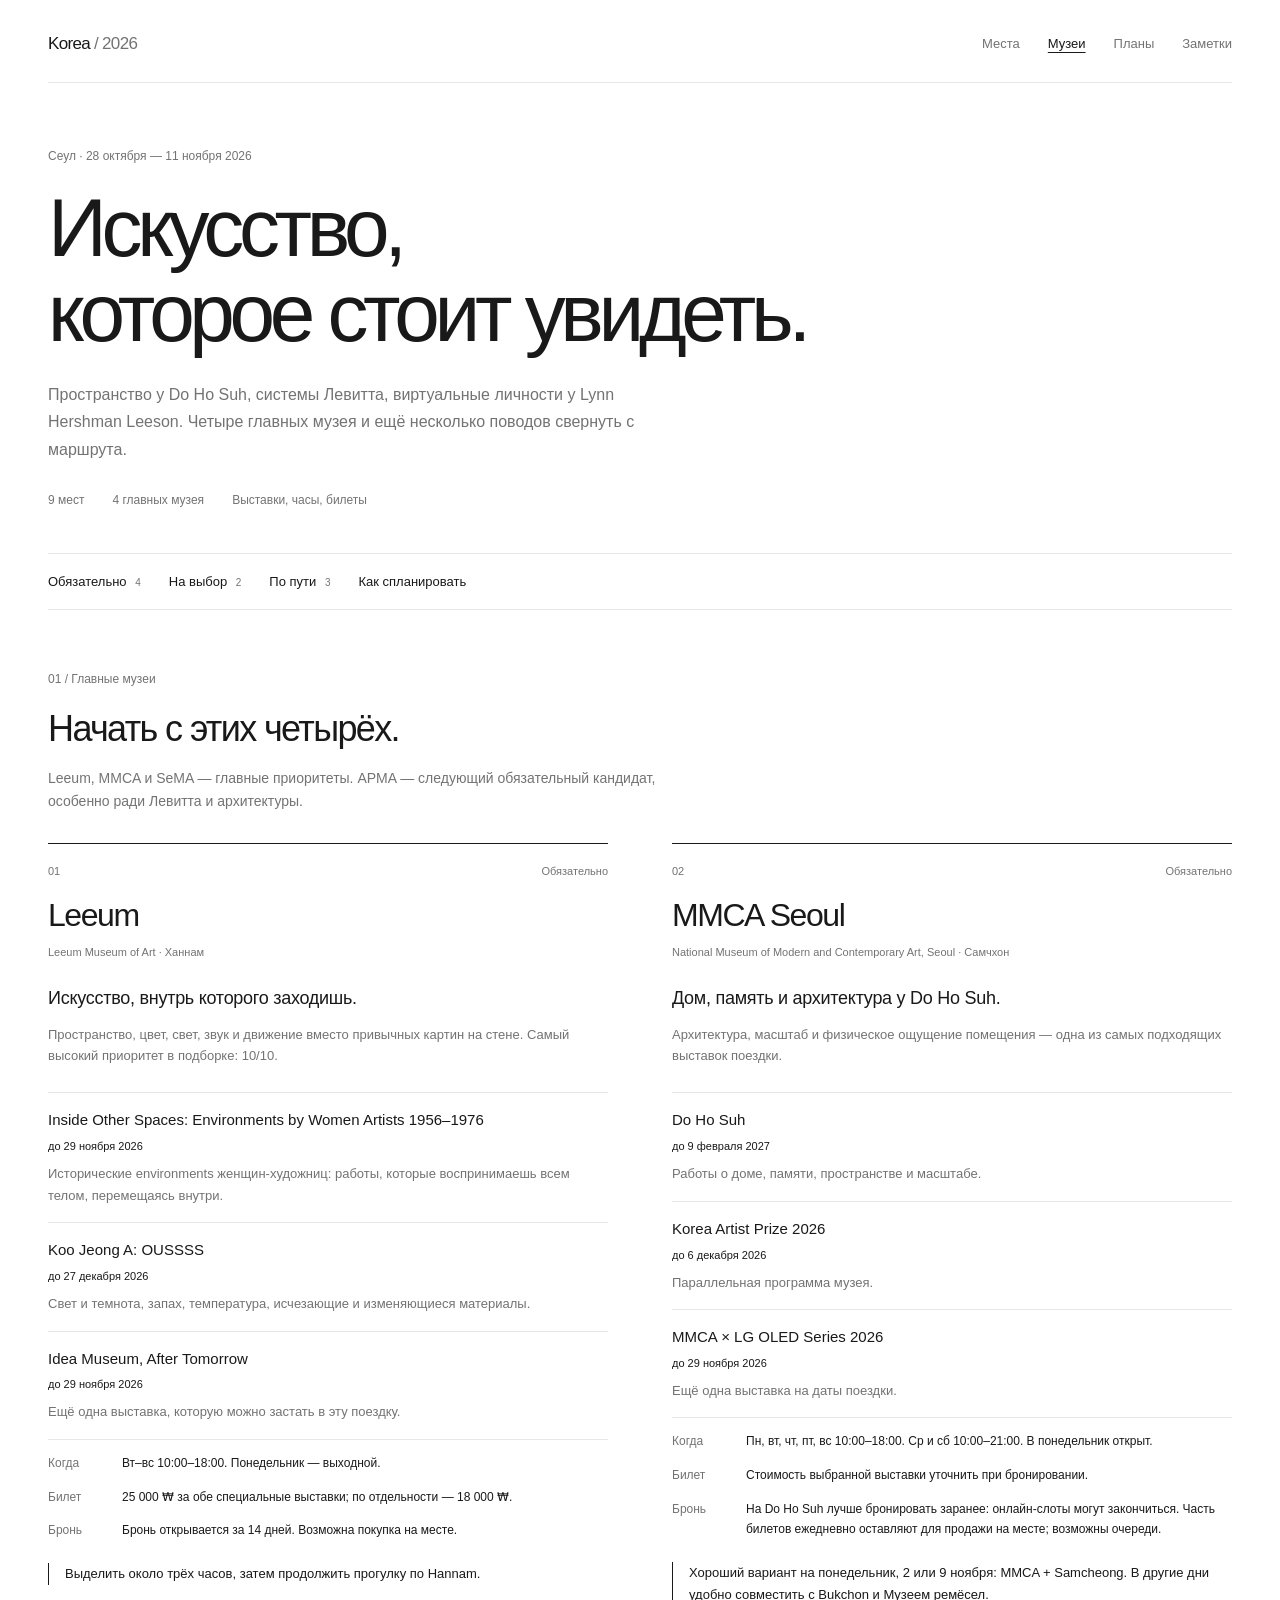
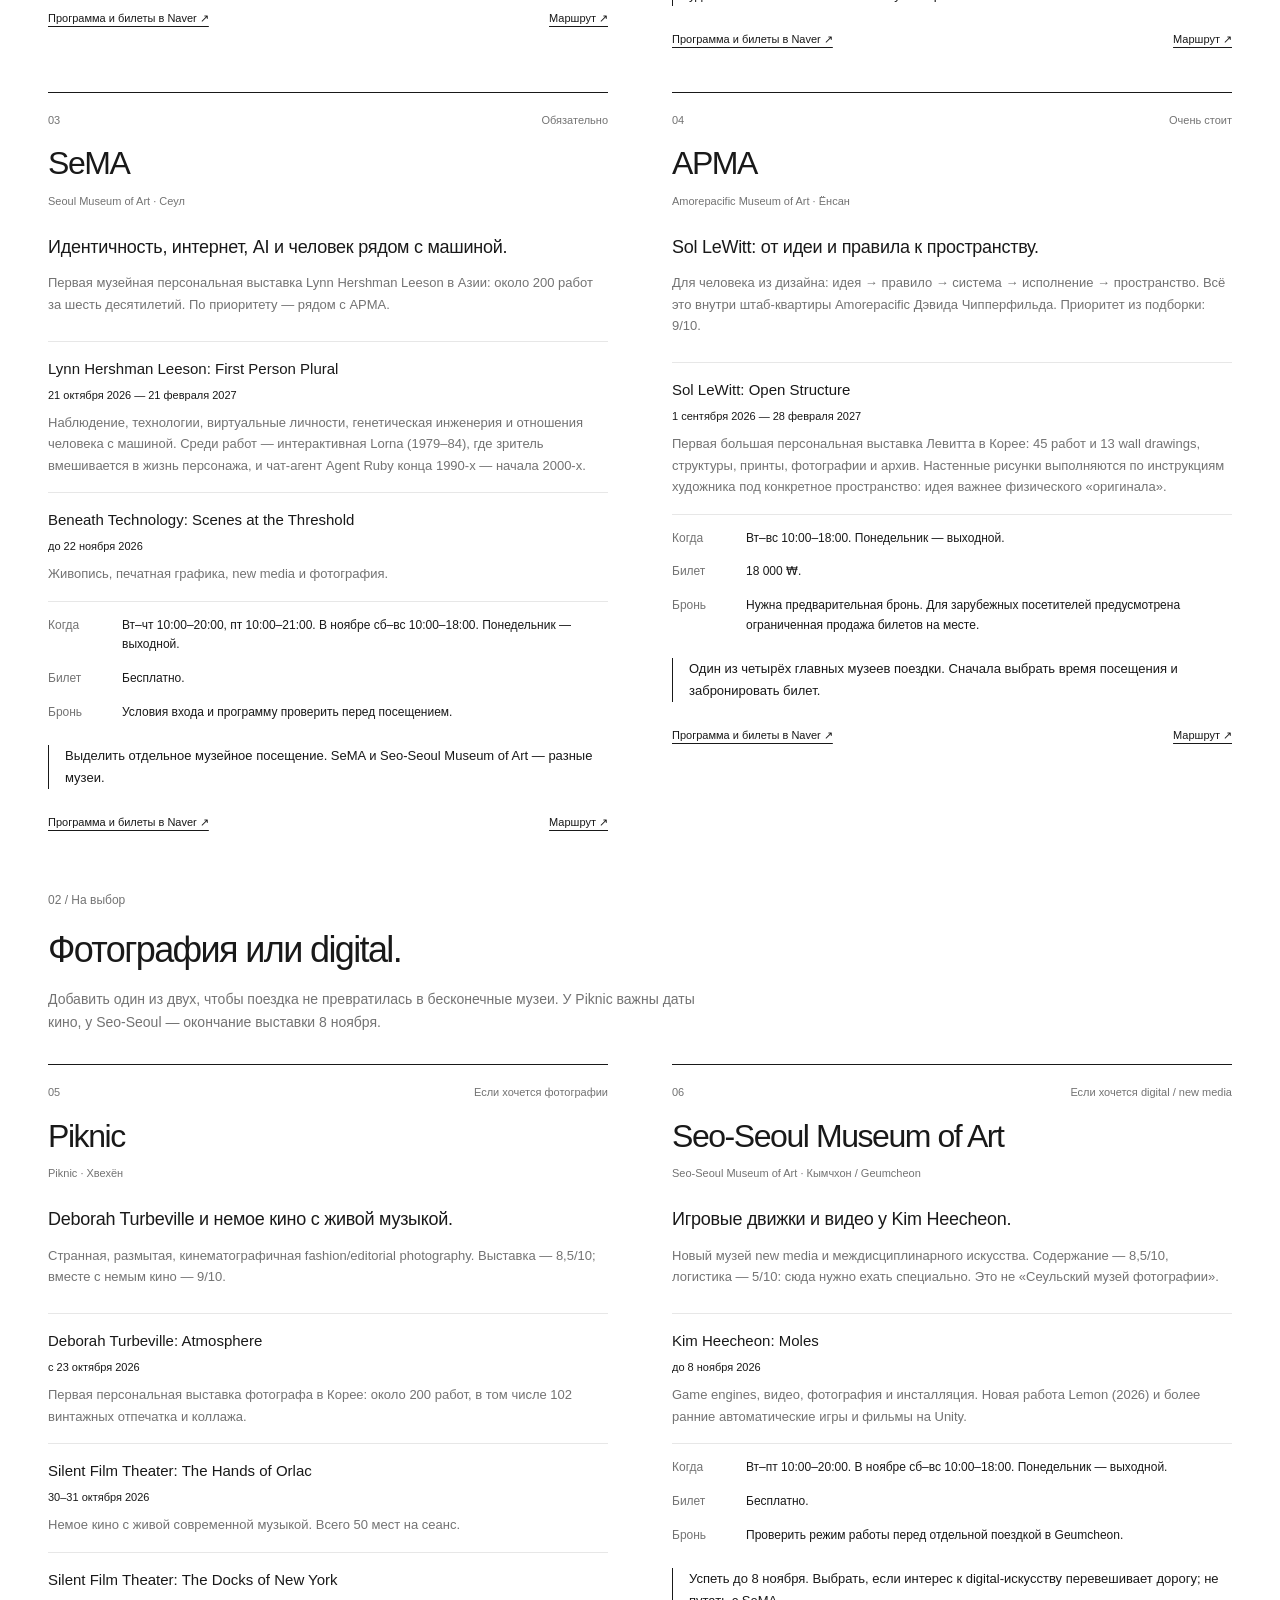
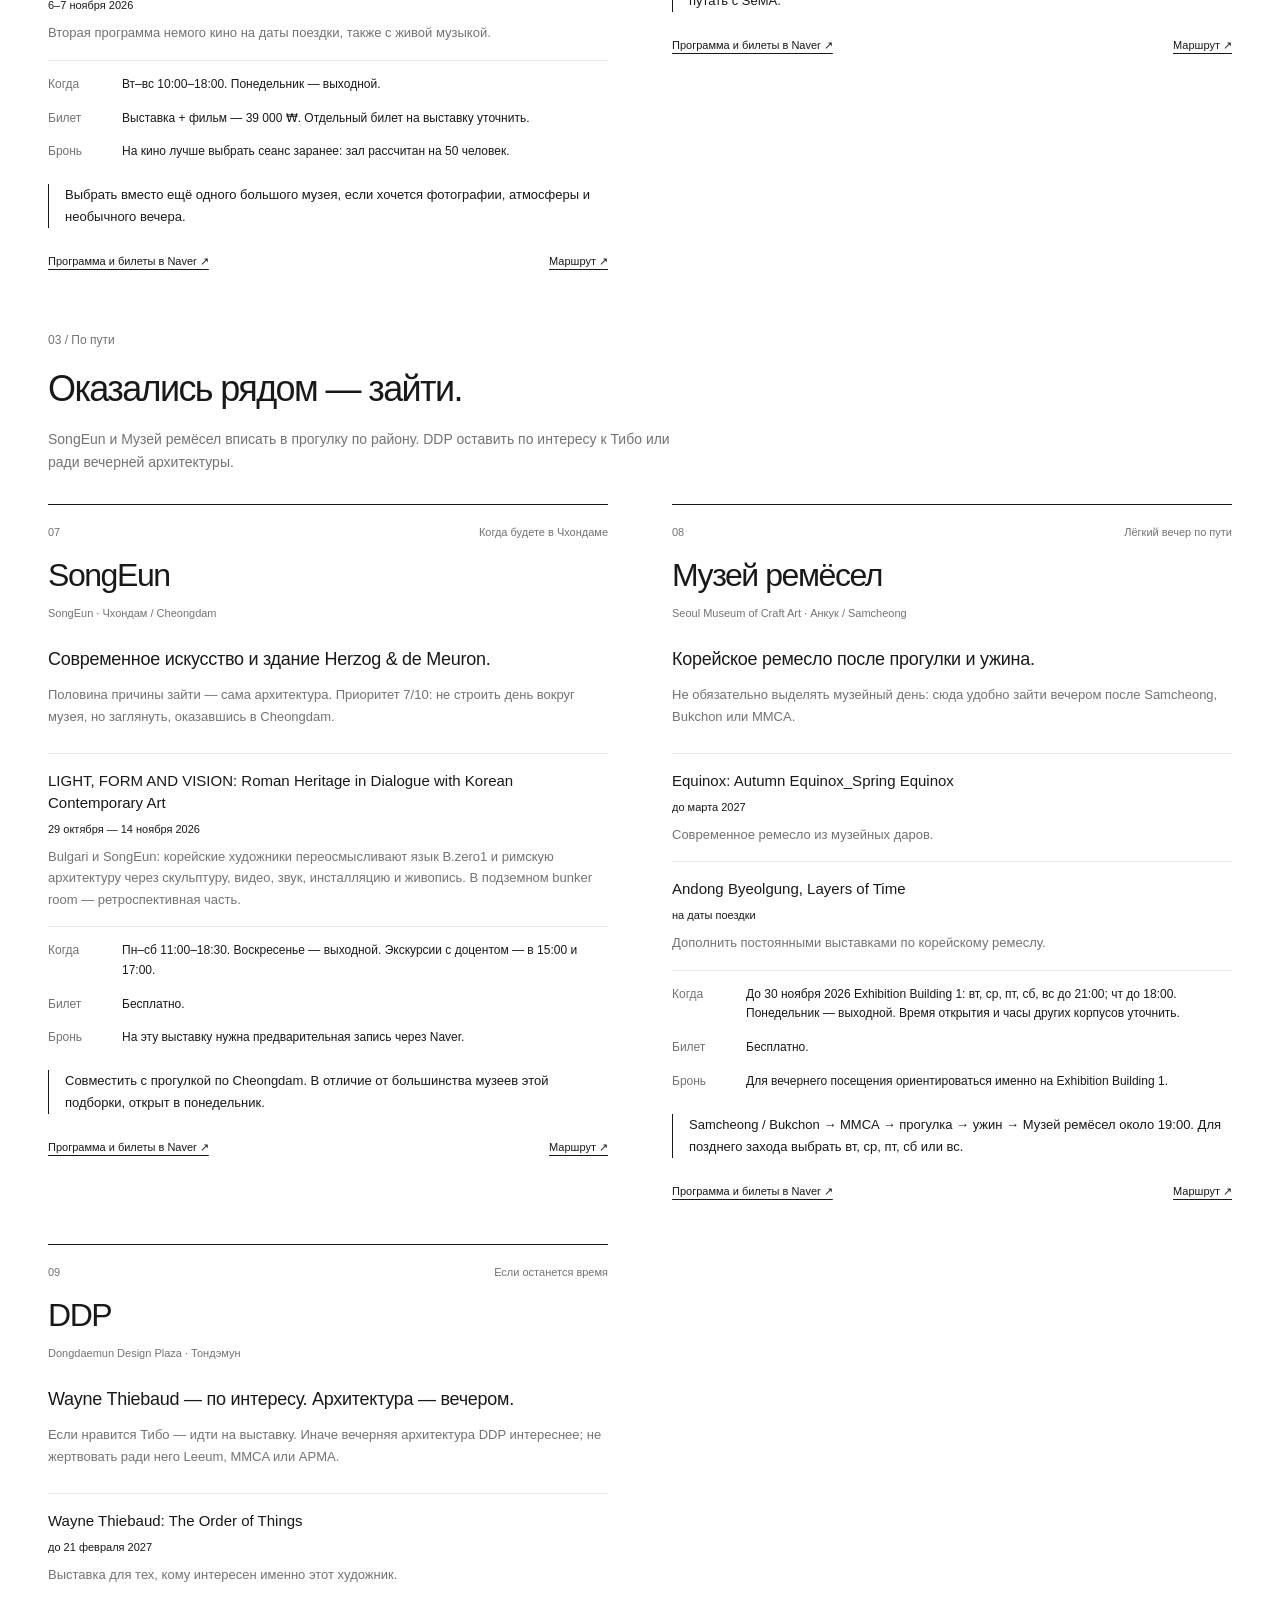
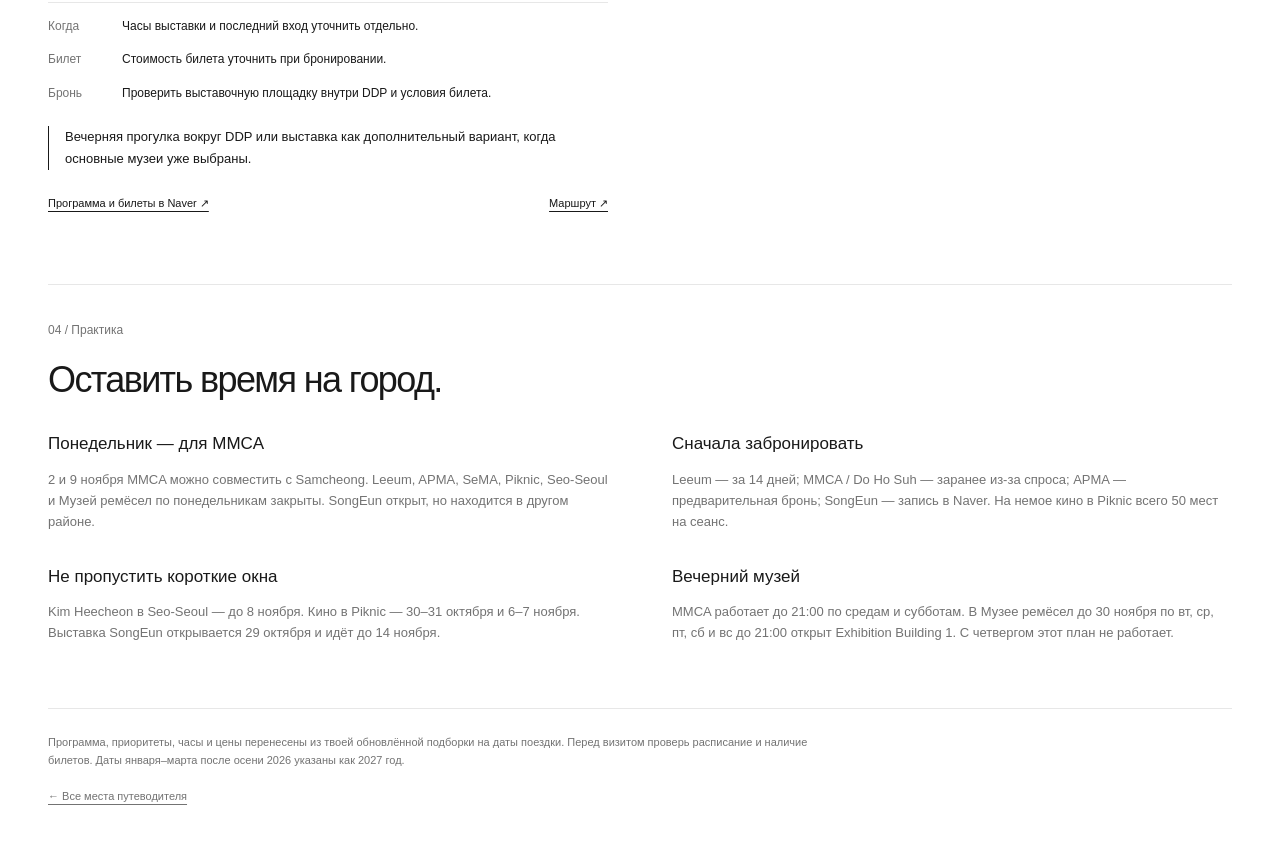
==== museums.html @ f790698a "Add dedicated Seoul museums and exhibitions guide" ====
<!doctype html>
<html lang="ru"><head><meta charset="utf-8"><meta name="viewport" content="width=device-width, initial-scale=1, viewport-fit=cover"><meta name="theme-color" content="#ffffff"><meta name="description" content="Девять музеев и выставочных пространств Сеула: приоритеты, программа, часы и билеты на 28 октября — 11 ноября 2026."><title>Музеи Сеула / Korea 2026</title><link rel="stylesheet" href="assets/museums.css"></head>
<body><a class="skip-link" href="#must">К музеям</a><div class="wrap">
<header><div class="mast-top"><a class="wordmark" href="index.html">Korea<span> / 2026</span></a><nav class="mast-nav" aria-label="Разделы"><a href="index.html#places">Места</a><a href="museums.html" aria-current="page">Музеи</a><a href="index.html#dates">Планы</a><a href="index.html#notes">Заметки</a></nav></div>
<div class="hero"><p class="eyebrow">Сеул · 28 октября — 11 ноября 2026</p><h1>Искусство,<br>которое стоит увидеть.</h1><p class="intro">Пространство у Do Ho Suh, системы Левитта, виртуальные личности у Lynn Hershman Leeson. Четыре главных музея и ещё несколько поводов свернуть с маршрута.</p><p class="hero-meta"><span>9 мест</span><span>4 главных музея</span><span>Выставки, часы, билеты</span></p></div></header>
<nav class="section-nav" aria-label="Подборки музеев"><a href="#must">Обязательно <span>4</span></a><a href="#choose">На выбор <span>2</span></a><a href="#nearby">По пути <span>3</span></a><a href="#planning">Как спланировать</a></nav>
<main><section class="museum-section" id="must" aria-labelledby="must-title"><div class="section-intro"><p class="eyebrow">01 / Главные музеи</p><h2 id="must-title">Начать с этих четырёх.</h2><p>Leeum, MMCA и SeMA — главные приоритеты. APMA — следующий обязательный кандидат, особенно ради Левитта и архитектуры.</p></div><div class="museum-grid"><article class="museum" id="leeum" aria-labelledby="leeum-title">
      <div class="museum-top"><span class="number">01</span><span>Обязательно</span></div>
      <h3 id="leeum-title">Leeum</h3><p class="identity">Leeum Museum of Art · Ханнам</p>
      <p class="museum-lead">Искусство, внутрь которого заходишь.</p><p class="why">Пространство, цвет, свет, звук и движение вместо привычных картин на стене. Самый высокий приоритет в подборке: 10/10.</p>
      <ul class="exhibitions"><li><h4>Inside Other Spaces: Environments by Women Artists 1956–1976</h4><p class="date">до 29 ноября 2026</p><p>Исторические environments женщин-художниц: работы, которые воспринимаешь всем телом, перемещаясь внутри.</p></li><li><h4>Koo Jeong A: OUSSSS</h4><p class="date">до 27 декабря 2026</p><p>Свет и темнота, запах, температура, исчезающие и изменяющиеся материалы.</p></li><li><h4>Idea Museum, After Tomorrow</h4><p class="date">до 29 ноября 2026</p><p>Ещё одна выставка, которую можно застать в эту поездку.</p></li></ul>
      <dl class="practical"><div><dt>Когда</dt><dd>Вт–вс 10:00–18:00. Понедельник — выходной.</dd></div><div><dt>Билет</dt><dd>25 000 ₩ за обе специальные выставки; по отдельности — 18 000 ₩.</dd></div><div><dt>Бронь</dt><dd>Бронь открывается за 14 дней. Возможна покупка на месте.</dd></div></dl>
      <p class="plan">Выделить около трёх часов, затем продолжить прогулку по Hannam.</p>
      <div class="museum-links"><a href="https://search.naver.com/search.naver?query=%EB%A6%AC%EC%9B%80%EB%AF%B8%EC%88%A0%EA%B4%80%20Inside%20Other%20Spaces%3A%20Environments%20by%20Women%20Artists%201956%E2%80%931976" target="_blank" rel="noopener noreferrer">Программа и билеты в Naver ↗</a><a href="https://www.google.com/maps/search/?api=1&amp;query=%EB%A6%AC%EC%9B%80%EB%AF%B8%EC%88%A0%EA%B4%80%20%EC%84%9C%EC%9A%B8" target="_blank" rel="noopener noreferrer">Маршрут ↗</a></div>
    </article><article class="museum" id="mmca" aria-labelledby="mmca-title">
      <div class="museum-top"><span class="number">02</span><span>Обязательно</span></div>
      <h3 id="mmca-title">MMCA Seoul</h3><p class="identity">National Museum of Modern and Contemporary Art, Seoul · Самчхон</p>
      <p class="museum-lead">Дом, память и архитектура у Do Ho Suh.</p><p class="why">Архитектура, масштаб и физическое ощущение помещения — одна из самых подходящих выставок поездки.</p>
      <ul class="exhibitions"><li><h4>Do Ho Suh</h4><p class="date">до 9 февраля 2027</p><p>Работы о доме, памяти, пространстве и масштабе.</p></li><li><h4>Korea Artist Prize 2026</h4><p class="date">до 6 декабря 2026</p><p>Параллельная программа музея.</p></li><li><h4>MMCA × LG OLED Series 2026</h4><p class="date">до 29 ноября 2026</p><p>Ещё одна выставка на даты поездки.</p></li></ul>
      <dl class="practical"><div><dt>Когда</dt><dd>Пн, вт, чт, пт, вс 10:00–18:00. Ср и сб 10:00–21:00. В понедельник открыт.</dd></div><div><dt>Билет</dt><dd>Стоимость выбранной выставки уточнить при бронировании.</dd></div><div><dt>Бронь</dt><dd>На Do Ho Suh лучше бронировать заранее: онлайн-слоты могут закончиться. Часть билетов ежедневно оставляют для продажи на месте; возможны очереди.</dd></div></dl>
      <p class="plan">Хороший вариант на понедельник, 2 или 9 ноября: MMCA + Samcheong. В другие дни удобно совместить с Bukchon и Музеем ремёсел.</p>
      <div class="museum-links"><a href="https://search.naver.com/search.naver?query=%EA%B5%AD%EB%A6%BD%ED%98%84%EB%8C%80%EB%AF%B8%EC%88%A0%EA%B4%80%20%EC%84%9C%EC%9A%B8%20Do%20Ho%20Suh" target="_blank" rel="noopener noreferrer">Программа и билеты в Naver ↗</a><a href="https://www.google.com/maps/search/?api=1&amp;query=%EA%B5%AD%EB%A6%BD%ED%98%84%EB%8C%80%EB%AF%B8%EC%88%A0%EA%B4%80%20%EC%84%9C%EC%9A%B8%20%EC%84%9C%EC%9A%B8" target="_blank" rel="noopener noreferrer">Маршрут ↗</a></div>
    </article><article class="museum" id="sema" aria-labelledby="sema-title">
      <div class="museum-top"><span class="number">03</span><span>Обязательно</span></div>
      <h3 id="sema-title">SeMA</h3><p class="identity">Seoul Museum of Art · Сеул</p>
      <p class="museum-lead">Идентичность, интернет, AI и человек рядом с машиной.</p><p class="why">Первая музейная персональная выставка Lynn Hershman Leeson в Азии: около 200 работ за шесть десятилетий. По приоритету — рядом с APMA.</p>
      <ul class="exhibitions"><li><h4>Lynn Hershman Leeson: First Person Plural</h4><p class="date">21 октября 2026 — 21 февраля 2027</p><p>Наблюдение, технологии, виртуальные личности, генетическая инженерия и отношения человека с машиной. Среди работ — интерактивная Lorna (1979–84), где зритель вмешивается в жизнь персонажа, и чат-агент Agent Ruby конца 1990-х — начала 2000-х.</p></li><li><h4>Beneath Technology: Scenes at the Threshold</h4><p class="date">до 22 ноября 2026</p><p>Живопись, печатная графика, new media и фотография.</p></li></ul>
      <dl class="practical"><div><dt>Когда</dt><dd>Вт–чт 10:00–20:00, пт 10:00–21:00. В ноябре сб–вс 10:00–18:00. Понедельник — выходной.</dd></div><div><dt>Билет</dt><dd>Бесплатно.</dd></div><div><dt>Бронь</dt><dd>Условия входа и программу проверить перед посещением.</dd></div></dl>
      <p class="plan">Выделить отдельное музейное посещение. SeMA и Seo-Seoul Museum of Art — разные музеи.</p>
      <div class="museum-links"><a href="https://search.naver.com/search.naver?query=%EC%84%9C%EC%9A%B8%EC%8B%9C%EB%A6%BD%EB%AF%B8%EC%88%A0%EA%B4%80%20Lynn%20Hershman%20Leeson%3A%20First%20Person%20Plural" target="_blank" rel="noopener noreferrer">Программа и билеты в Naver ↗</a><a href="https://www.google.com/maps/search/?api=1&amp;query=%EC%84%9C%EC%9A%B8%EC%8B%9C%EB%A6%BD%EB%AF%B8%EC%88%A0%EA%B4%80%20%EC%84%9C%EC%9A%B8" target="_blank" rel="noopener noreferrer">Маршрут ↗</a></div>
    </article><article class="museum" id="apma" aria-labelledby="apma-title">
      <div class="museum-top"><span class="number">04</span><span>Очень стоит</span></div>
      <h3 id="apma-title">APMA</h3><p class="identity">Amorepacific Museum of Art · Ёнсан</p>
      <p class="museum-lead">Sol LeWitt: от идеи и правила к пространству.</p><p class="why">Для человека из дизайна: идея → правило → система → исполнение → пространство. Всё это внутри штаб-квартиры Amorepacific Дэвида Чипперфильда. Приоритет из подборки: 9/10.</p>
      <ul class="exhibitions"><li><h4>Sol LeWitt: Open Structure</h4><p class="date">1 сентября 2026 — 28 февраля 2027</p><p>Первая большая персональная выставка Левитта в Корее: 45 работ и 13 wall drawings, структуры, принты, фотографии и архив. Настенные рисунки выполняются по инструкциям художника под конкретное пространство: идея важнее физического «оригинала».</p></li></ul>
      <dl class="practical"><div><dt>Когда</dt><dd>Вт–вс 10:00–18:00. Понедельник — выходной.</dd></div><div><dt>Билет</dt><dd>18 000 ₩.</dd></div><div><dt>Бронь</dt><dd>Нужна предварительная бронь. Для зарубежных посетителей предусмотрена ограниченная продажа билетов на месте.</dd></div></dl>
      <p class="plan">Один из четырёх главных музеев поездки. Сначала выбрать время посещения и забронировать билет.</p>
      <div class="museum-links"><a href="https://search.naver.com/search.naver?query=%EC%95%84%EB%AA%A8%EB%A0%88%ED%8D%BC%EC%8B%9C%ED%94%BD%EB%AF%B8%EC%88%A0%EA%B4%80%20Sol%20LeWitt%3A%20Open%20Structure" target="_blank" rel="noopener noreferrer">Программа и билеты в Naver ↗</a><a href="https://www.google.com/maps/search/?api=1&amp;query=%EC%95%84%EB%AA%A8%EB%A0%88%ED%8D%BC%EC%8B%9C%ED%94%BD%EB%AF%B8%EC%88%A0%EA%B4%80%20%EC%84%9C%EC%9A%B8" target="_blank" rel="noopener noreferrer">Маршрут ↗</a></div>
    </article></div></section><section class="museum-section" id="choose" aria-labelledby="choose-title"><div class="section-intro"><p class="eyebrow">02 / На выбор</p><h2 id="choose-title">Фотография или digital.</h2><p>Добавить один из двух, чтобы поездка не превратилась в бесконечные музеи. У Piknic важны даты кино, у Seo-Seoul — окончание выставки 8 ноября.</p></div><div class="museum-grid"><article class="museum" id="piknic" aria-labelledby="piknic-title">
      <div class="museum-top"><span class="number">05</span><span>Если хочется фотографии</span></div>
      <h3 id="piknic-title">Piknic</h3><p class="identity">Piknic · Хвехён</p>
      <p class="museum-lead">Deborah Turbeville и немое кино с живой музыкой.</p><p class="why">Странная, размытая, кинематографичная fashion/editorial photography. Выставка — 8,5/10; вместе с немым кино — 9/10.</p>
      <ul class="exhibitions"><li><h4>Deborah Turbeville: Atmosphere</h4><p class="date">с 23 октября 2026</p><p>Первая персональная выставка фотографа в Корее: около 200 работ, в том числе 102 винтажных отпечатка и коллажа.</p></li><li><h4>Silent Film Theater: The Hands of Orlac</h4><p class="date">30–31 октября 2026</p><p>Немое кино с живой современной музыкой. Всего 50 мест на сеанс.</p></li><li><h4>Silent Film Theater: The Docks of New York</h4><p class="date">6–7 ноября 2026</p><p>Вторая программа немого кино на даты поездки, также с живой музыкой.</p></li></ul>
      <dl class="practical"><div><dt>Когда</dt><dd>Вт–вс 10:00–18:00. Понедельник — выходной.</dd></div><div><dt>Билет</dt><dd>Выставка + фильм — 39 000 ₩. Отдельный билет на выставку уточнить.</dd></div><div><dt>Бронь</dt><dd>На кино лучше выбрать сеанс заранее: зал рассчитан на 50 человек.</dd></div></dl>
      <p class="plan">Выбрать вместо ещё одного большого музея, если хочется фотографии, атмосферы и необычного вечера.</p>
      <div class="museum-links"><a href="https://search.naver.com/search.naver?query=%ED%94%BC%ED%81%AC%EB%8B%89%20%EC%84%9C%EC%9A%B8%20Deborah%20Turbeville%3A%20Atmosphere" target="_blank" rel="noopener noreferrer">Программа и билеты в Naver ↗</a><a href="https://www.google.com/maps/search/?api=1&amp;query=%ED%94%BC%ED%81%AC%EB%8B%89%20%EC%84%9C%EC%9A%B8%20%EC%84%9C%EC%9A%B8" target="_blank" rel="noopener noreferrer">Маршрут ↗</a></div>
    </article><article class="museum" id="seo-seoul" aria-labelledby="seo-seoul-title">
      <div class="museum-top"><span class="number">06</span><span>Если хочется digital / new media</span></div>
      <h3 id="seo-seoul-title">Seo-Seoul Museum of Art</h3><p class="identity">Seo-Seoul Museum of Art · Кымчхон / Geumcheon</p>
      <p class="museum-lead">Игровые движки и видео у Kim Heecheon.</p><p class="why">Новый музей new media и междисциплинарного искусства. Содержание — 8,5/10, логистика — 5/10: сюда нужно ехать специально. Это не «Сеульский музей фотографии».</p>
      <ul class="exhibitions"><li><h4>Kim Heecheon: Moles</h4><p class="date">до 8 ноября 2026</p><p>Game engines, видео, фотография и инсталляция. Новая работа Lemon (2026) и более ранние автоматические игры и фильмы на Unity.</p></li></ul>
      <dl class="practical"><div><dt>Когда</dt><dd>Вт–пт 10:00–20:00. В ноябре сб–вс 10:00–18:00. Понедельник — выходной.</dd></div><div><dt>Билет</dt><dd>Бесплатно.</dd></div><div><dt>Бронь</dt><dd>Проверить режим работы перед отдельной поездкой в Geumcheon.</dd></div></dl>
      <p class="plan">Успеть до 8 ноября. Выбрать, если интерес к digital-искусству перевешивает дорогу; не путать с SeMA.</p>
      <div class="museum-links"><a href="https://search.naver.com/search.naver?query=%EC%84%9C%EC%84%9C%EC%9A%B8%EB%AF%B8%EC%88%A0%EA%B4%80%20Kim%20Heecheon%3A%20Moles" target="_blank" rel="noopener noreferrer">Программа и билеты в Naver ↗</a><a href="https://www.google.com/maps/search/?api=1&amp;query=%EC%84%9C%EC%84%9C%EC%9A%B8%EB%AF%B8%EC%88%A0%EA%B4%80%20%EC%84%9C%EC%9A%B8" target="_blank" rel="noopener noreferrer">Маршрут ↗</a></div>
    </article></div></section><section class="museum-section" id="nearby" aria-labelledby="nearby-title"><div class="section-intro"><p class="eyebrow">03 / По пути</p><h2 id="nearby-title">Оказались рядом — зайти.</h2><p>SongEun и Музей ремёсел вписать в прогулку по району. DDP оставить по интересу к Тибо или ради вечерней архитектуры.</p></div><div class="museum-grid"><article class="museum" id="songeun" aria-labelledby="songeun-title">
      <div class="museum-top"><span class="number">07</span><span>Когда будете в Чхондаме</span></div>
      <h3 id="songeun-title">SongEun</h3><p class="identity">SongEun · Чхондам / Cheongdam</p>
      <p class="museum-lead">Современное искусство и здание Herzog &amp; de Meuron.</p><p class="why">Половина причины зайти — сама архитектура. Приоритет 7/10: не строить день вокруг музея, но заглянуть, оказавшись в Cheongdam.</p>
      <ul class="exhibitions"><li><h4>LIGHT, FORM AND VISION: Roman Heritage in Dialogue with Korean Contemporary Art</h4><p class="date">29 октября — 14 ноября 2026</p><p>Bulgari и SongEun: корейские художники переосмысливают язык B.zero1 и римскую архитектуру через скульптуру, видео, звук, инсталляцию и живопись. В подземном bunker room — ретроспективная часть.</p></li></ul>
      <dl class="practical"><div><dt>Когда</dt><dd>Пн–сб 11:00–18:30. Воскресенье — выходной. Экскурсии с доцентом — в 15:00 и 17:00.</dd></div><div><dt>Билет</dt><dd>Бесплатно.</dd></div><div><dt>Бронь</dt><dd>На эту выставку нужна предварительная запись через Naver.</dd></div></dl>
      <p class="plan">Совместить с прогулкой по Cheongdam. В отличие от большинства музеев этой подборки, открыт в понедельник.</p>
      <div class="museum-links"><a href="https://search.naver.com/search.naver?query=%EC%86%A1%EC%9D%80%20LIGHT%2C%20FORM%20AND%20VISION%3A%20Roman%20Heritage%20in%20Dialogue%20with%20Korean%20Contemporary%20Art" target="_blank" rel="noopener noreferrer">Программа и билеты в Naver ↗</a><a href="https://www.google.com/maps/search/?api=1&amp;query=%EC%86%A1%EC%9D%80%20%EC%84%9C%EC%9A%B8" target="_blank" rel="noopener noreferrer">Маршрут ↗</a></div>
    </article><article class="museum" id="craft" aria-labelledby="craft-title">
      <div class="museum-top"><span class="number">08</span><span>Лёгкий вечер по пути</span></div>
      <h3 id="craft-title">Музей ремёсел</h3><p class="identity">Seoul Museum of Craft Art · Анкук / Samcheong</p>
      <p class="museum-lead">Корейское ремесло после прогулки и ужина.</p><p class="why">Не обязательно выделять музейный день: сюда удобно зайти вечером после Samcheong, Bukchon или MMCA.</p>
      <ul class="exhibitions"><li><h4>Equinox: Autumn Equinox_Spring Equinox</h4><p class="date">до марта 2027</p><p>Современное ремесло из музейных даров.</p></li><li><h4>Andong Byeolgung, Layers of Time</h4><p class="date">на даты поездки</p><p>Дополнить постоянными выставками по корейскому ремеслу.</p></li></ul>
      <dl class="practical"><div><dt>Когда</dt><dd>До 30 ноября 2026 Exhibition Building 1: вт, ср, пт, сб, вс до 21:00; чт до 18:00. Понедельник — выходной. Время открытия и часы других корпусов уточнить.</dd></div><div><dt>Билет</dt><dd>Бесплатно.</dd></div><div><dt>Бронь</dt><dd>Для вечернего посещения ориентироваться именно на Exhibition Building 1.</dd></div></dl>
      <p class="plan">Samcheong / Bukchon → MMCA → прогулка → ужин → Музей ремёсел около 19:00. Для позднего захода выбрать вт, ср, пт, сб или вс.</p>
      <div class="museum-links"><a href="https://search.naver.com/search.naver?query=%EC%84%9C%EC%9A%B8%EA%B3%B5%EC%98%88%EB%B0%95%EB%AC%BC%EA%B4%80%20Equinox%3A%20Autumn%20Equinox_Spring%20Equinox" target="_blank" rel="noopener noreferrer">Программа и билеты в Naver ↗</a><a href="https://www.google.com/maps/search/?api=1&amp;query=%EC%84%9C%EC%9A%B8%EA%B3%B5%EC%98%88%EB%B0%95%EB%AC%BC%EA%B4%80%20%EC%84%9C%EC%9A%B8" target="_blank" rel="noopener noreferrer">Маршрут ↗</a></div>
    </article><article class="museum" id="ddp" aria-labelledby="ddp-title">
      <div class="museum-top"><span class="number">09</span><span>Если останется время</span></div>
      <h3 id="ddp-title">DDP</h3><p class="identity">Dongdaemun Design Plaza · Тондэмун</p>
      <p class="museum-lead">Wayne Thiebaud — по интересу. Архитектура — вечером.</p><p class="why">Если нравится Тибо — идти на выставку. Иначе вечерняя архитектура DDP интереснее; не жертвовать ради него Leeum, MMCA или APMA.</p>
      <ul class="exhibitions"><li><h4>Wayne Thiebaud: The Order of Things</h4><p class="date">до 21 февраля 2027</p><p>Выставка для тех, кому интересен именно этот художник.</p></li></ul>
      <dl class="practical"><div><dt>Когда</dt><dd>Часы выставки и последний вход уточнить отдельно.</dd></div><div><dt>Билет</dt><dd>Стоимость билета уточнить при бронировании.</dd></div><div><dt>Бронь</dt><dd>Проверить выставочную площадку внутри DDP и условия билета.</dd></div></dl>
      <p class="plan">Вечерняя прогулка вокруг DDP или выставка как дополнительный вариант, когда основные музеи уже выбраны.</p>
      <div class="museum-links"><a href="https://search.naver.com/search.naver?query=%EB%8F%99%EB%8C%80%EB%AC%B8%EB%94%94%EC%9E%90%EC%9D%B8%ED%94%8C%EB%9D%BC%EC%9E%90%20Wayne%20Thiebaud%3A%20The%20Order%20of%20Things" target="_blank" rel="noopener noreferrer">Программа и билеты в Naver ↗</a><a href="https://www.google.com/maps/search/?api=1&amp;query=%EB%8F%99%EB%8C%80%EB%AC%B8%EB%94%94%EC%9E%90%EC%9D%B8%ED%94%8C%EB%9D%BC%EC%9E%90%20%EC%84%9C%EC%9A%B8" target="_blank" rel="noopener noreferrer">Маршрут ↗</a></div>
    </article></div></section>
<section class="planning" id="planning" aria-labelledby="planning-title"><p class="eyebrow">04 / Практика</p><h2 id="planning-title">Оставить время на город.</h2><div class="planning-grid"><article><h3>Понедельник — для MMCA</h3><p>2 и 9 ноября MMCA можно совместить с Samcheong. Leeum, APMA, SeMA, Piknic, Seo-Seoul и Музей ремёсел по понедельникам закрыты. SongEun открыт, но находится в другом районе.</p></article><article><h3>Сначала забронировать</h3><p>Leeum — за 14 дней; MMCA / Do Ho Suh — заранее из-за спроса; APMA — предварительная бронь; SongEun — запись в Naver. На немое кино в Piknic всего 50 мест на сеанс.</p></article><article><h3>Не пропустить короткие окна</h3><p>Kim Heecheon в Seo-Seoul — до 8 ноября. Кино в Piknic — 30–31 октября и 6–7 ноября. Выставка SongEun открывается 29 октября и идёт до 14 ноября.</p></article><article><h3>Вечерний музей</h3><p>MMCA работает до 21:00 по средам и субботам. В Музее ремёсел до 30 ноября по вт, ср, пт, сб и вс до 21:00 открыт Exhibition Building 1. С четвергом этот план не работает.</p></article></div></section>
</main><footer><p>Программа, приоритеты, часы и цены перенесены из твоей обновлённой подборки на даты поездки. Перед визитом проверь расписание и наличие билетов. Даты января–марта после осени 2026 указаны как 2027 год.</p><a href="index.html#places">← Все места путеводителя</a></footer></div></body></html>
---- assets/museums.css ----
:root{color-scheme:light;--fg:#191919;--muted:#737373;--line:#e7e7e7;font-family:"Helvetica Neue",Helvetica,Arial,sans-serif;padding-top:env(safe-area-inset-top,0px);padding-bottom:env(safe-area-inset-bottom,0px)}
*{box-sizing:border-box}html{scroll-behavior:smooth;scroll-padding-top:88px}body{margin:0;background:#fff;color:var(--fg);font-size:15px;line-height:1.65;-webkit-font-smoothing:antialiased}h1,h2,h3,h4,p{margin:0}h1,h2,h3,h4{font-weight:500}a{color:inherit;text-underline-offset:4px}a:focus-visible{outline:2px solid #191919;outline-offset:5px}.wrap{max-width:1320px;padding:0 48px;margin:auto}.skip-link{position:absolute;top:-80px;left:20px;background:#fff;padding:12px;z-index:5}.skip-link:focus{top:12px}.mast-top{display:flex;justify-content:space-between;align-items:center;gap:24px;border-bottom:1px solid var(--line);padding:30px 0 24px}.wordmark{font-size:17px;font-weight:500;letter-spacing:-.04em;text-decoration:none;white-space:nowrap}.wordmark span{font-weight:400;color:var(--muted)}.mast-nav{display:flex;gap:28px;font-size:13px;color:var(--muted)}.mast-nav a{text-decoration:none}.mast-nav a[aria-current],.mast-nav a:hover{color:var(--fg)}.mast-nav a[aria-current]{text-decoration:underline}.hero{padding:64px 0 42px}.eyebrow{font-size:12px;color:var(--muted);margin-bottom:18px}.hero h1{font-size:clamp(44px,6.4vw,84px);line-height:1.04;letter-spacing:-.065em;max-width:1000px}.intro{max-width:590px;margin-top:26px;font-size:16px;line-height:1.7;color:var(--muted)}.hero-meta{display:flex;flex-wrap:wrap;gap:8px 28px;margin-top:28px;font-size:12px;color:var(--muted)}.section-nav{position:sticky;top:env(safe-area-inset-top,0px);z-index:2;background:#fff;display:flex;gap:28px;overflow:auto;padding:17px 0;border-top:1px solid var(--line);border-bottom:1px solid var(--line);font-size:13px;white-space:nowrap;scrollbar-width:none}.section-nav a{text-decoration:none}.section-nav a:hover{text-decoration:underline}.section-nav span{color:var(--muted);font-size:10px;margin-left:5px}.museum-section{padding-top:60px;scroll-margin-top:20px}.section-intro h2,.planning h2{font-size:36px;line-height:1.15;letter-spacing:-.045em}.section-intro>p:last-child{max-width:650px;font-size:14px;color:var(--muted);margin:18px 0 30px}.museum-grid{display:grid;grid-template-columns:repeat(2,minmax(0,1fr));column-gap:64px;row-gap:44px}.museum{min-width:0;border-top:1px solid var(--fg);padding-top:18px;scroll-margin-top:90px}.museum-top{display:flex;align-items:center;justify-content:space-between;gap:18px;color:var(--muted);font-size:11px;margin-bottom:16px}.number{font-variant-numeric:tabular-nums}.museum h3{font-size:32px;line-height:1.15;letter-spacing:-.045em;overflow-wrap:anywhere}.identity{font-size:11px;color:var(--muted);margin-top:10px}.museum-lead{font-size:18px;line-height:1.45;margin-top:24px;letter-spacing:-.015em}.why{font-size:13px;color:var(--muted);margin-top:12px}.exhibitions{padding:0;margin:26px 0 0;list-style:none}.exhibitions li{border-top:1px solid var(--line);padding:16px 0}.exhibitions h4{font-size:15px;line-height:1.45}.exhibitions .date{font-size:11px;color:var(--fg);margin:6px 0 8px}.exhibitions li>p:last-child{font-size:13px;color:var(--muted)}.practical{margin:0;border-top:1px solid var(--line);font-size:12px;line-height:1.65}.practical>div{display:grid;grid-template-columns:60px 1fr;gap:14px;margin-top:14px}.practical dt{color:var(--muted)}.practical dd{margin:0}.plan{font-size:13px;line-height:1.7;margin-top:22px;padding-left:16px;border-left:1px solid var(--fg)}.museum-links{display:flex;justify-content:space-between;flex-wrap:wrap;gap:12px 20px;margin-top:24px;font-size:11px}.planning{margin-top:72px;padding-top:36px;border-top:1px solid var(--line);scroll-margin-top:80px}.planning-grid{display:grid;grid-template-columns:repeat(2,minmax(0,1fr));gap:30px 64px;margin-top:30px}.planning-grid h3{font-size:17px;margin-bottom:10px}.planning-grid p{font-size:13px;color:var(--muted)}footer{border-top:1px solid var(--line);margin-top:64px;padding:24px 0 40px;font-size:11px;color:var(--muted)}footer p{max-width:760px}footer a{display:inline-block;margin-top:18px}
@media(max-width:900px){.wrap{padding:0 32px}.museum-grid{column-gap:32px}.museum h3{font-size:28px}.section-intro h2,.planning h2{font-size:30px}}
@media(max-width:600px){html{scroll-padding-top:72px}.wrap{padding:0 22px}.mast-top{flex-wrap:wrap;gap:12px 20px;padding:22px 0 18px}.wordmark{font-size:16px}.mast-nav{gap:13px;font-size:11px}.hero{padding:44px 0 30px}.eyebrow{font-size:11px;margin-bottom:16px}.hero h1{font-size:clamp(38px,10.5vw,60px);line-height:1.08;letter-spacing:-.055em}.intro{font-size:14px;margin-top:22px}.hero-meta{gap:6px 18px;font-size:11px;margin-top:22px}.section-nav{gap:22px;font-size:11px;padding:14px 0}.museum-section{padding-top:40px}.section-intro h2,.planning h2{font-size:28px}.section-intro>p:last-child{font-size:13px;margin:16px 0 26px}.museum-grid{grid-template-columns:minmax(0,1fr);row-gap:36px}.museum h3{font-size:29px}.museum-top{margin-bottom:14px}.museum-lead{font-size:18px;margin-top:20px}.exhibitions{margin-top:22px}.practical>div{grid-template-columns:48px 1fr;gap:12px}.museum-links{font-size:11px;gap:10px 14px}.planning{margin-top:48px;padding-top:28px}.planning-grid{grid-template-columns:minmax(0,1fr);gap:24px}footer{margin-top:44px}}
@media(prefers-reduced-motion:reduce){html{scroll-behavior:auto}}
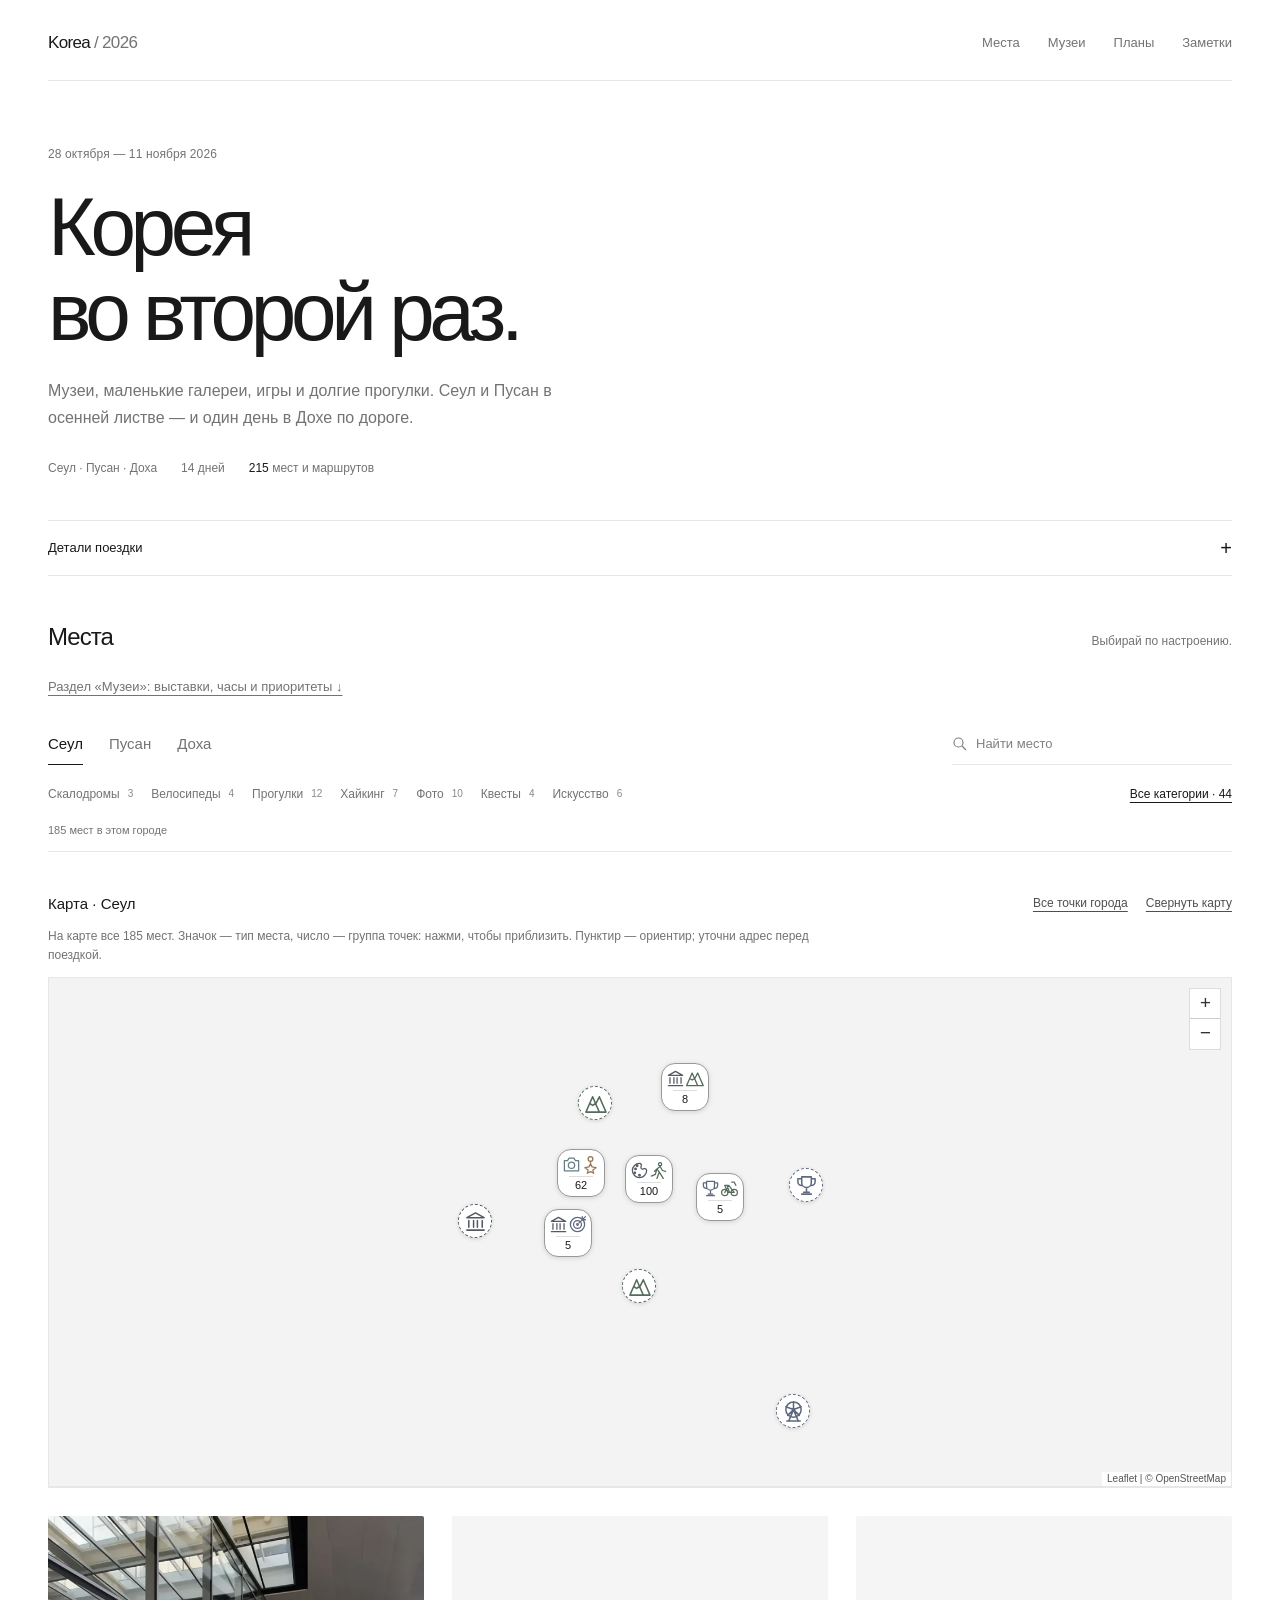
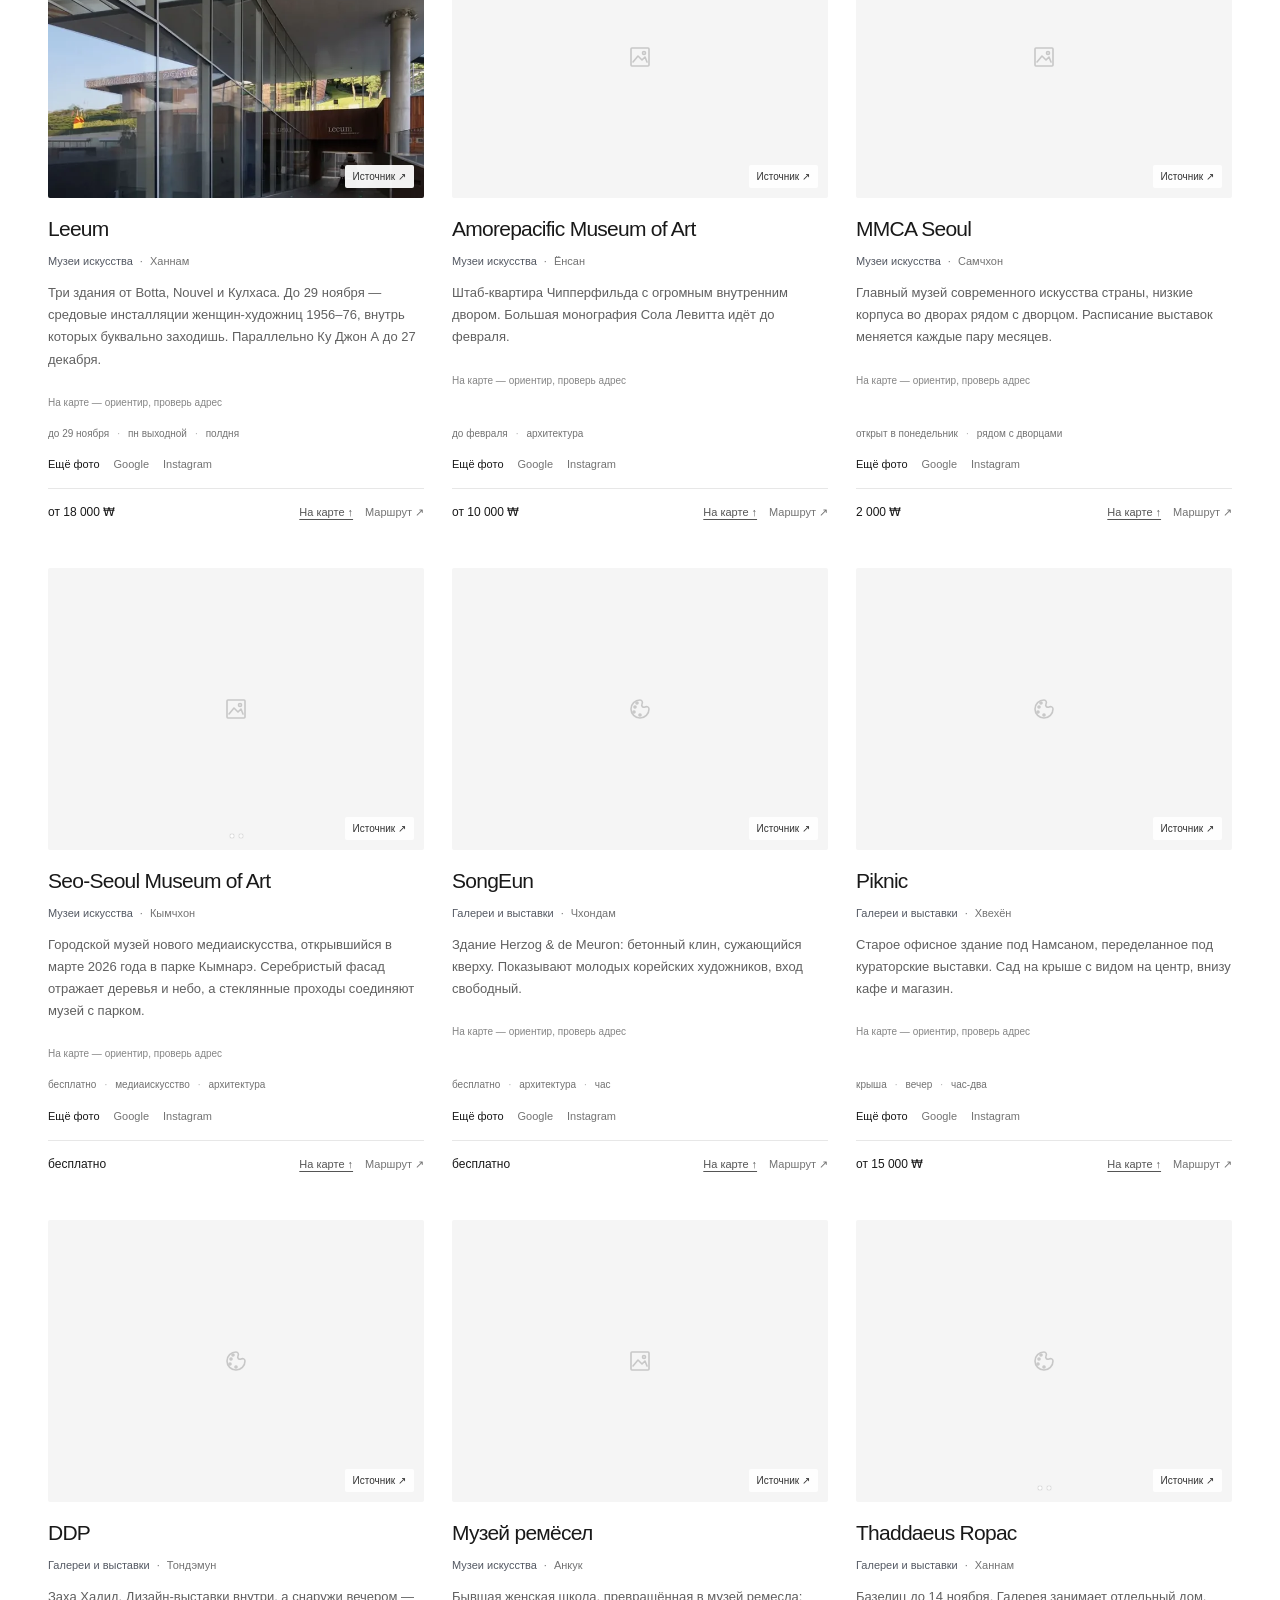
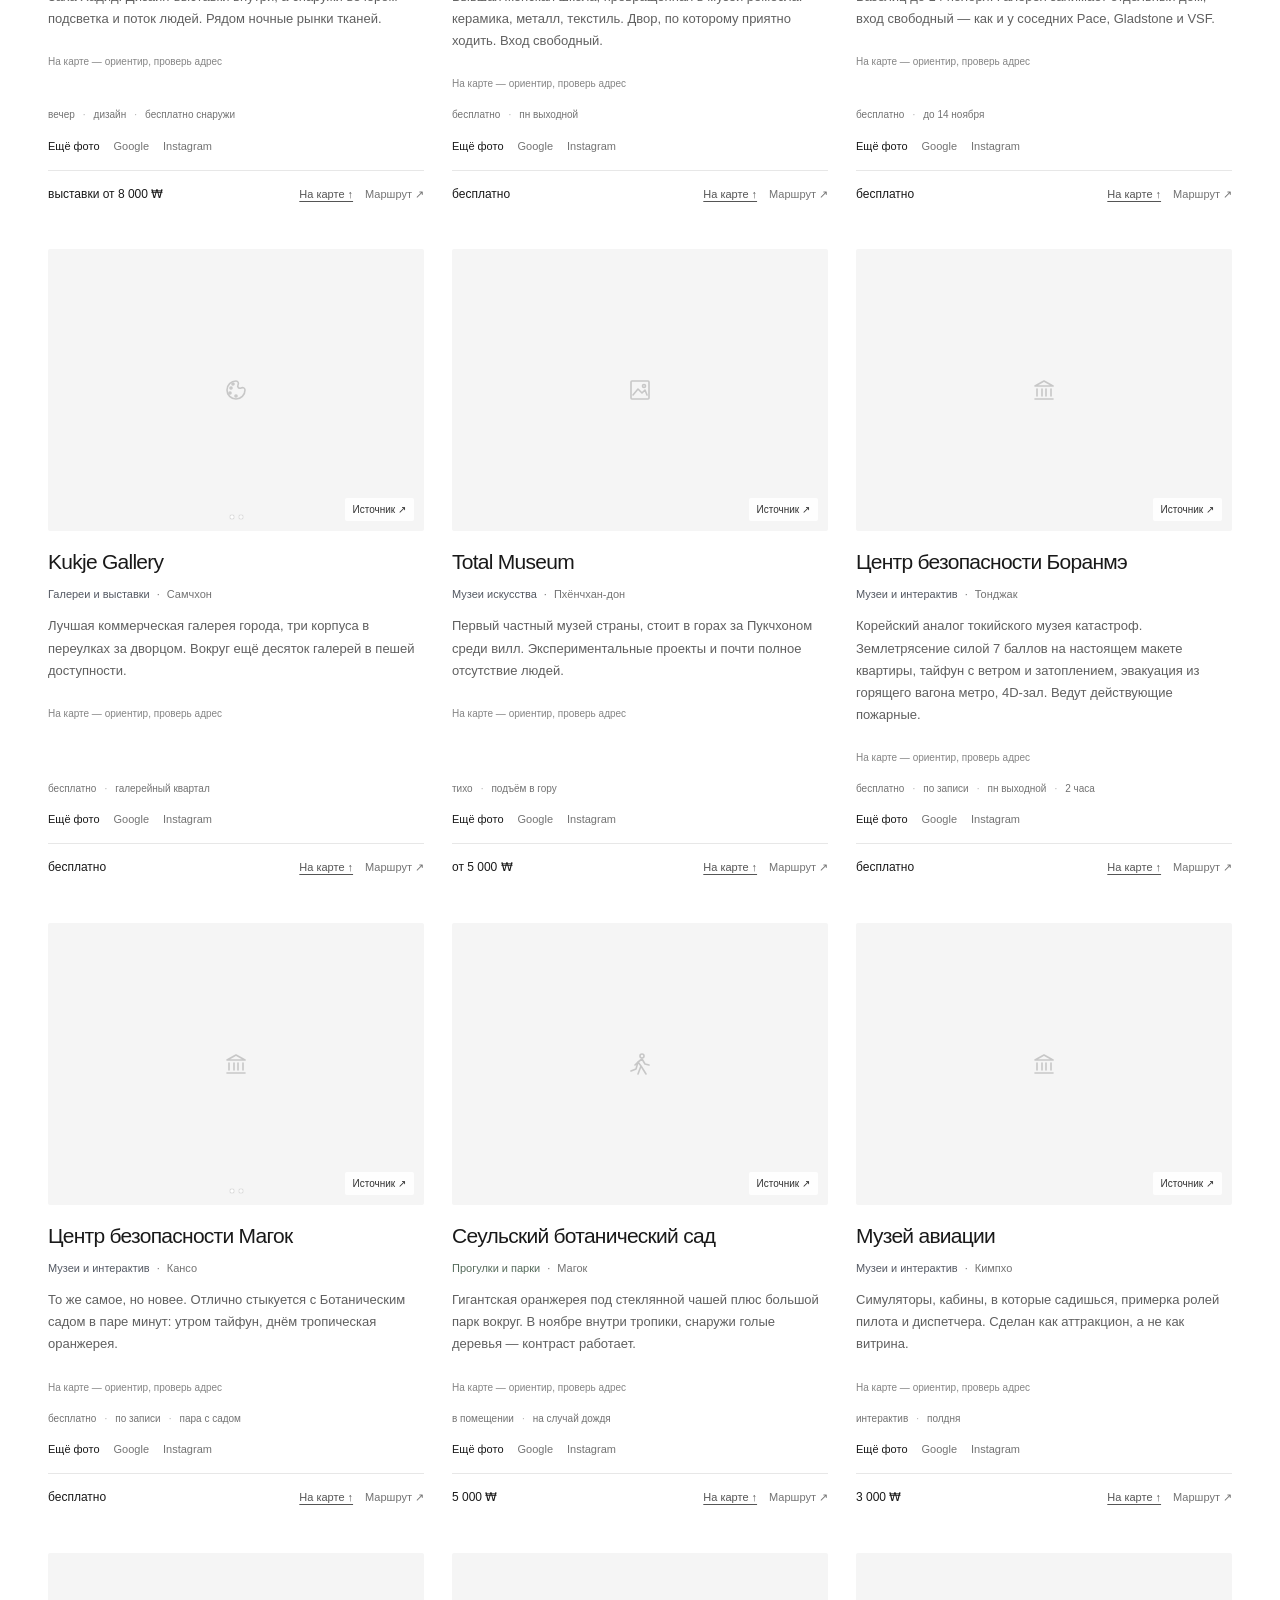
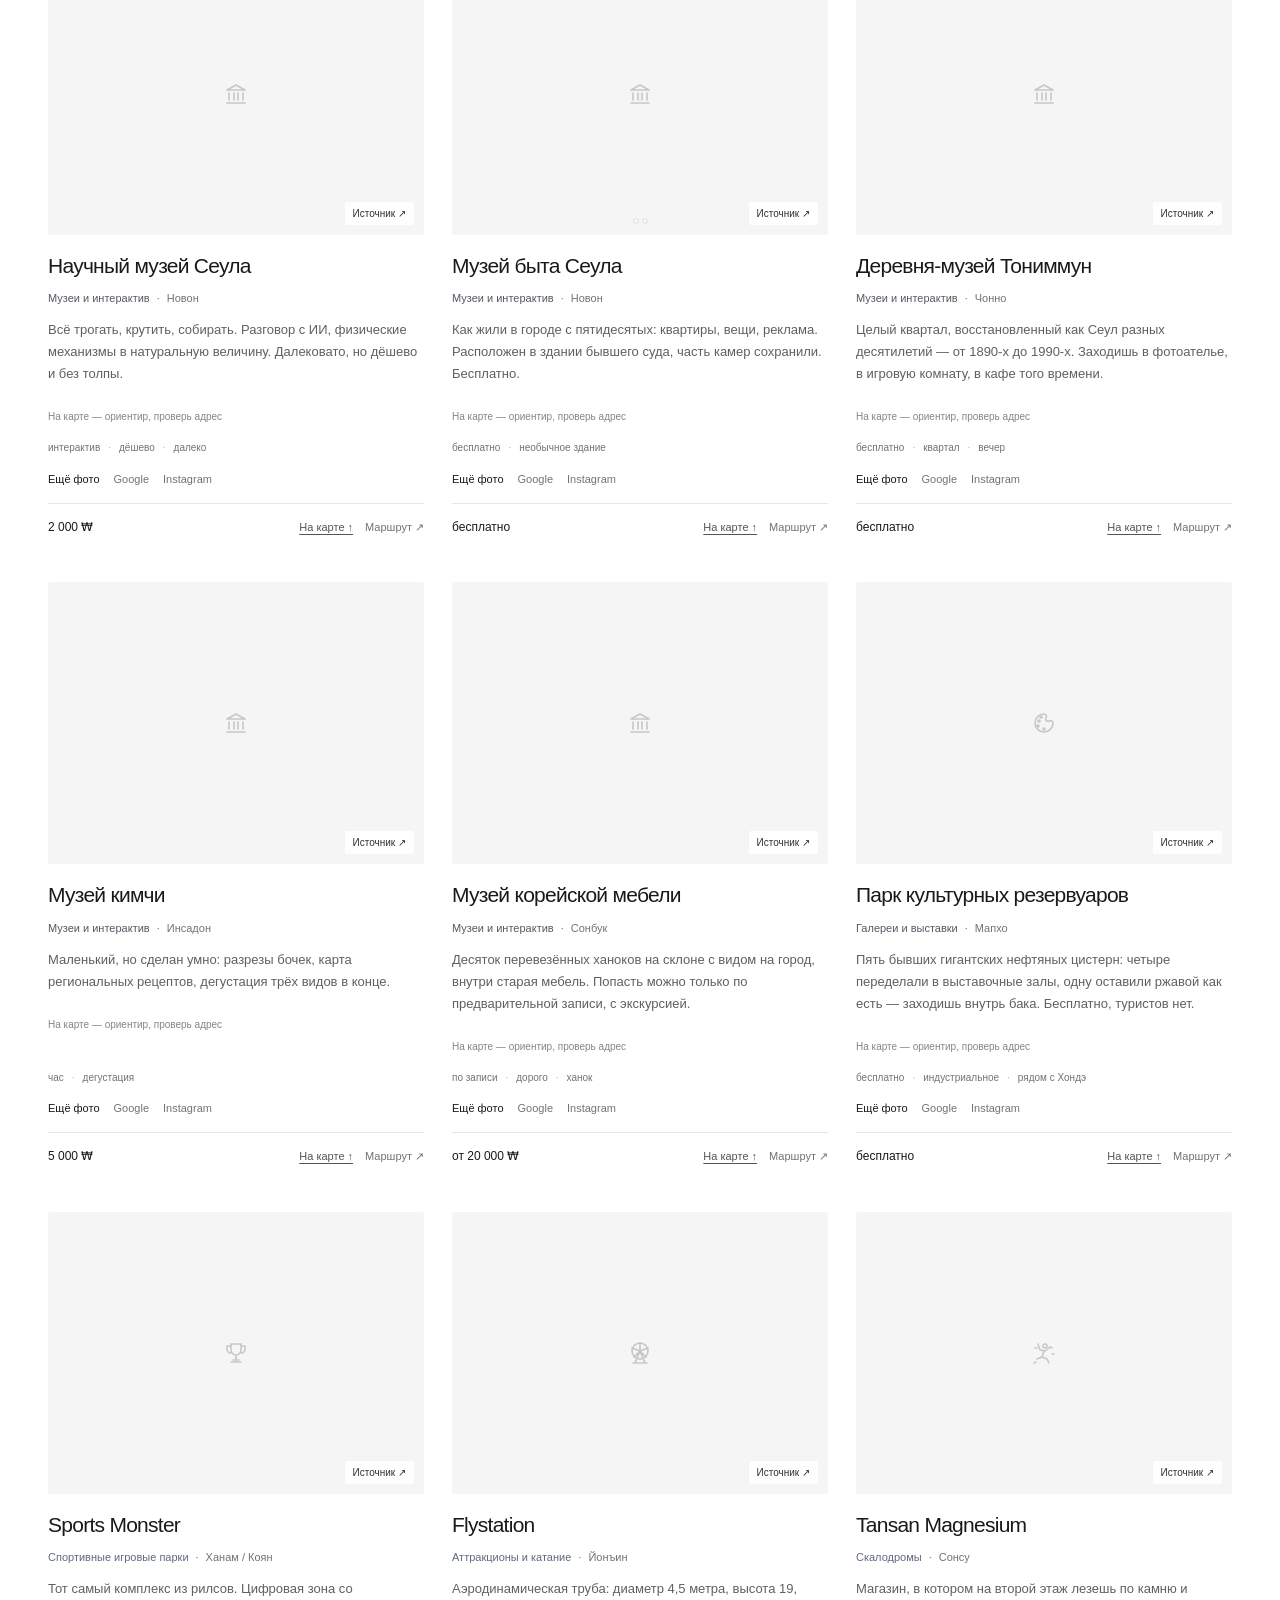
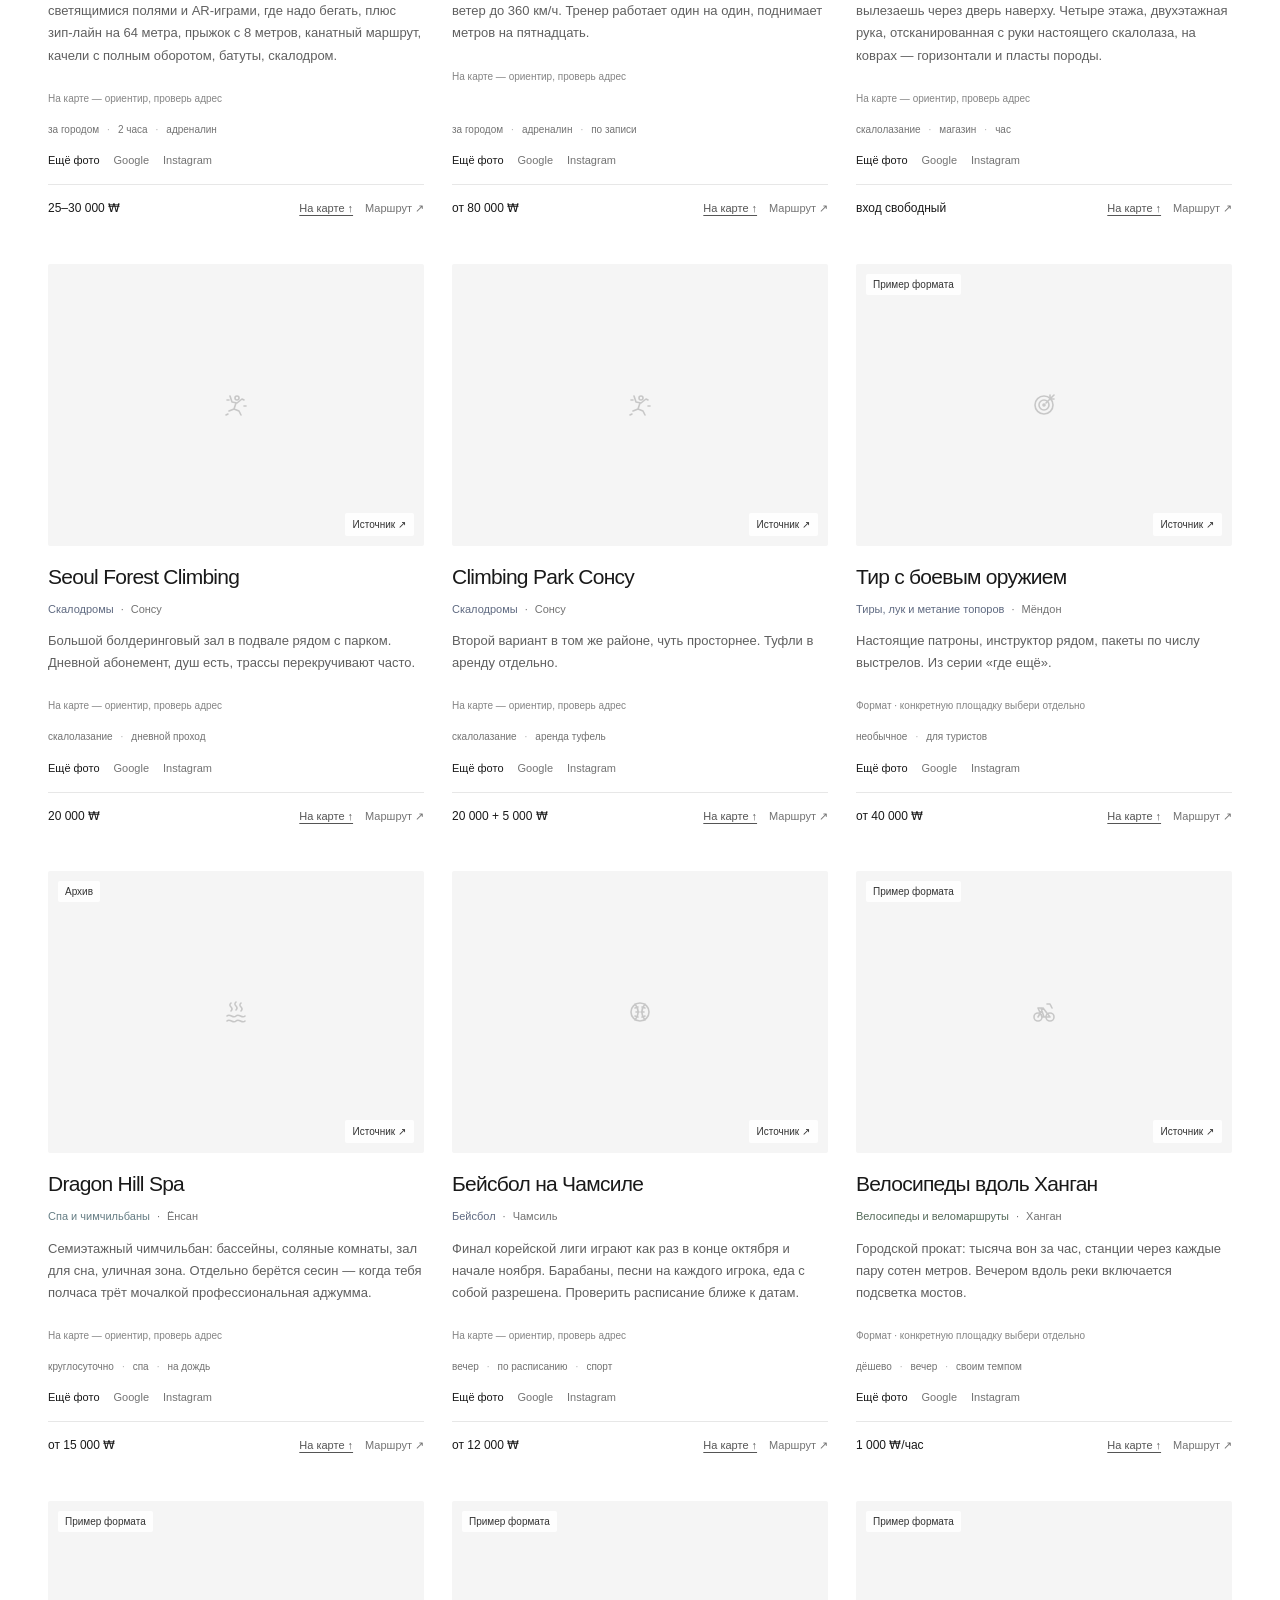
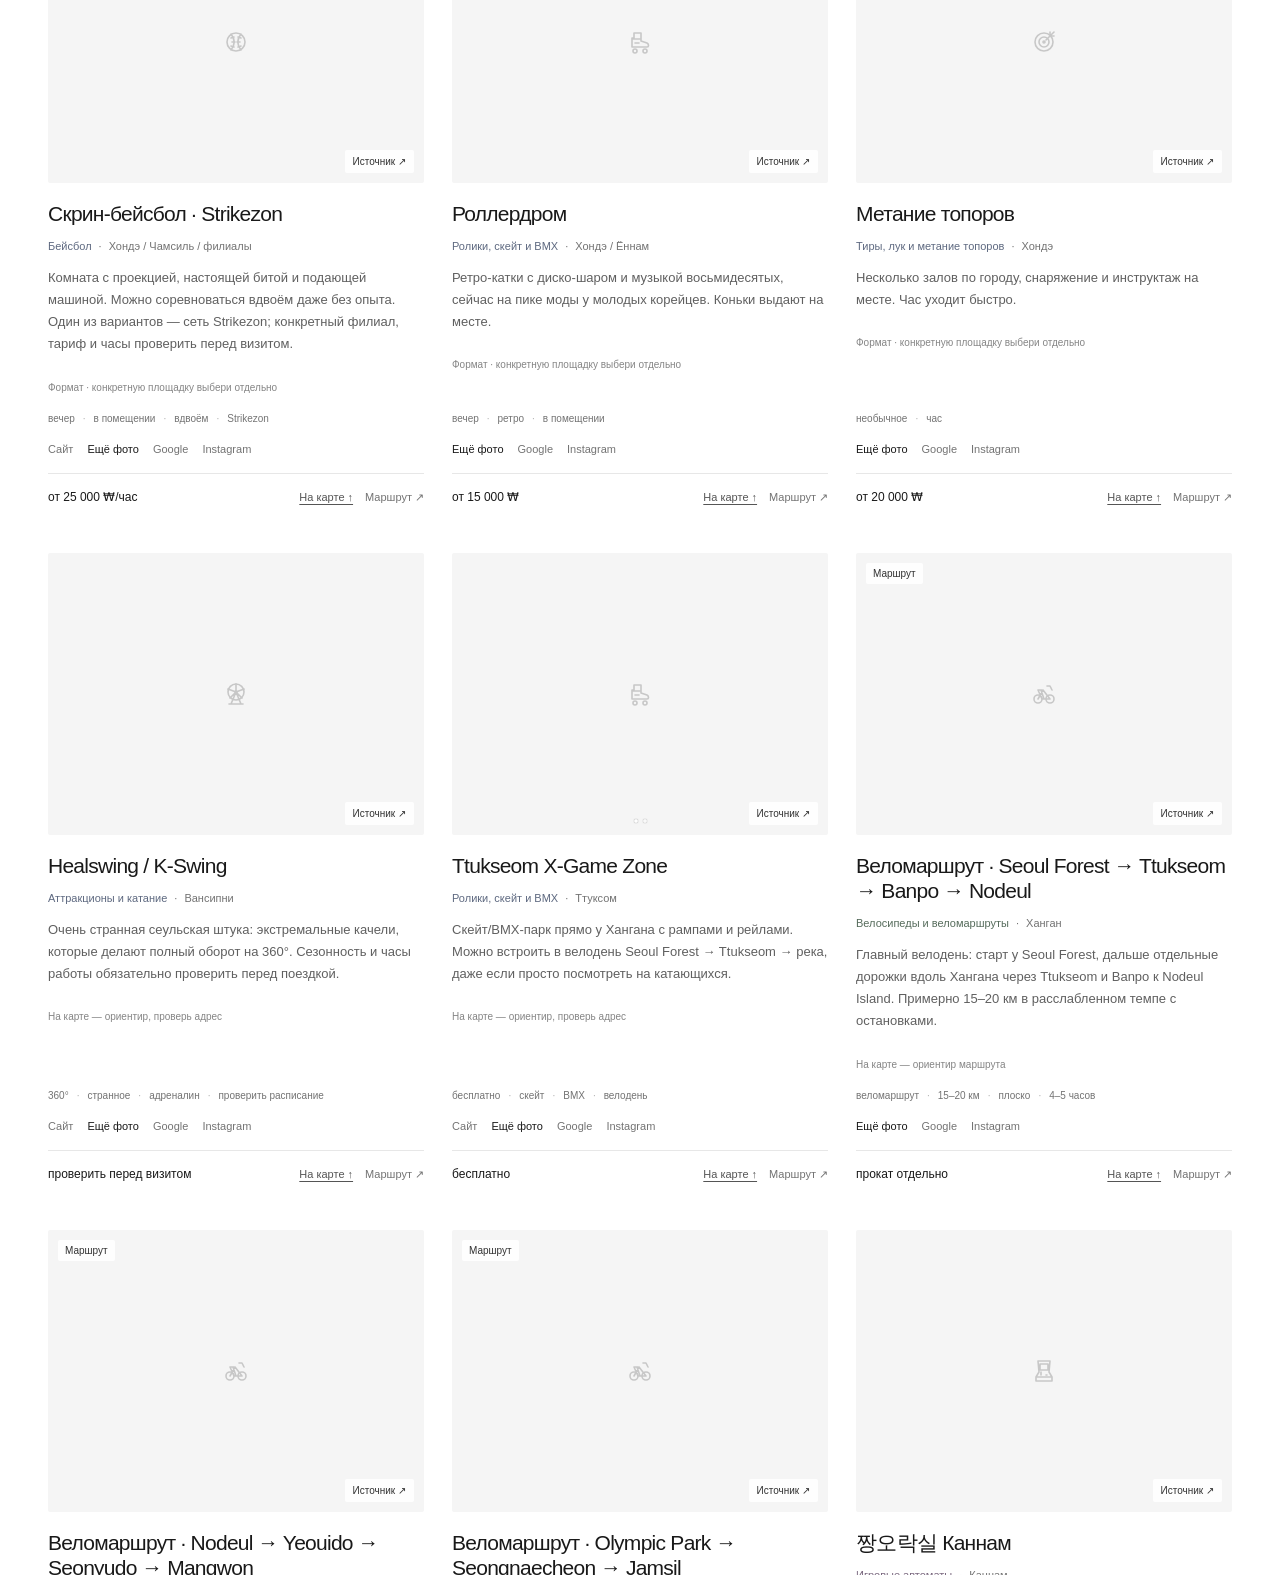
==== commit 0588eee7: "Integrate museum programme as a dedicated guide section" ====
--- a/museums.html
+++ b/museums.html
@@ -1,81 +1,2 @@
 <!doctype html>
-<html lang="ru"><head><meta charset="utf-8"><meta name="viewport" content="width=device-width, initial-scale=1, viewport-fit=cover"><meta name="theme-color" content="#ffffff"><meta name="description" content="Девять музеев и выставочных пространств Сеула: приоритеты, программа, часы и билеты на 28 октября — 11 ноября 2026."><title>Музеи Сеула / Korea 2026</title><link rel="stylesheet" href="assets/museums.css"></head>
-<body><a class="skip-link" href="#must">К музеям</a><div class="wrap">
-<header><div class="mast-top"><a class="wordmark" href="index.html">Korea<span> / 2026</span></a><nav class="mast-nav" aria-label="Разделы"><a href="index.html#places">Места</a><a href="museums.html" aria-current="page">Музеи</a><a href="index.html#dates">Планы</a><a href="index.html#notes">Заметки</a></nav></div>
-<div class="hero"><p class="eyebrow">Сеул · 28 октября — 11 ноября 2026</p><h1>Искусство,<br>которое стоит увидеть.</h1><p class="intro">Пространство у Do Ho Suh, системы Левитта, виртуальные личности у Lynn Hershman Leeson. Четыре главных музея и ещё несколько поводов свернуть с маршрута.</p><p class="hero-meta"><span>9 мест</span><span>4 главных музея</span><span>Выставки, часы, билеты</span></p></div></header>
-<nav class="section-nav" aria-label="Подборки музеев"><a href="#must">Обязательно <span>4</span></a><a href="#choose">На выбор <span>2</span></a><a href="#nearby">По пути <span>3</span></a><a href="#planning">Как спланировать</a></nav>
-<main><section class="museum-section" id="must" aria-labelledby="must-title"><div class="section-intro"><p class="eyebrow">01 / Главные музеи</p><h2 id="must-title">Начать с этих четырёх.</h2><p>Leeum, MMCA и SeMA — главные приоритеты. APMA — следующий обязательный кандидат, особенно ради Левитта и архитектуры.</p></div><div class="museum-grid"><article class="museum" id="leeum" aria-labelledby="leeum-title">
-      <div class="museum-top"><span class="number">01</span><span>Обязательно</span></div>
-      <h3 id="leeum-title">Leeum</h3><p class="identity">Leeum Museum of Art · Ханнам</p>
-      <p class="museum-lead">Искусство, внутрь которого заходишь.</p><p class="why">Пространство, цвет, свет, звук и движение вместо привычных картин на стене. Самый высокий приоритет в подборке: 10/10.</p>
-      <ul class="exhibitions"><li><h4>Inside Other Spaces: Environments by Women Artists 1956–1976</h4><p class="date">до 29 ноября 2026</p><p>Исторические environments женщин-художниц: работы, которые воспринимаешь всем телом, перемещаясь внутри.</p></li><li><h4>Koo Jeong A: OUSSSS</h4><p class="date">до 27 декабря 2026</p><p>Свет и темнота, запах, температура, исчезающие и изменяющиеся материалы.</p></li><li><h4>Idea Museum, After Tomorrow</h4><p class="date">до 29 ноября 2026</p><p>Ещё одна выставка, которую можно застать в эту поездку.</p></li></ul>
-      <dl class="practical"><div><dt>Когда</dt><dd>Вт–вс 10:00–18:00. Понедельник — выходной.</dd></div><div><dt>Билет</dt><dd>25 000 ₩ за обе специальные выставки; по отдельности — 18 000 ₩.</dd></div><div><dt>Бронь</dt><dd>Бронь открывается за 14 дней. Возможна покупка на месте.</dd></div></dl>
-      <p class="plan">Выделить около трёх часов, затем продолжить прогулку по Hannam.</p>
-      <div class="museum-links"><a href="https://search.naver.com/search.naver?query=%EB%A6%AC%EC%9B%80%EB%AF%B8%EC%88%A0%EA%B4%80%20Inside%20Other%20Spaces%3A%20Environments%20by%20Women%20Artists%201956%E2%80%931976" target="_blank" rel="noopener noreferrer">Программа и билеты в Naver ↗</a><a href="https://www.google.com/maps/search/?api=1&amp;query=%EB%A6%AC%EC%9B%80%EB%AF%B8%EC%88%A0%EA%B4%80%20%EC%84%9C%EC%9A%B8" target="_blank" rel="noopener noreferrer">Маршрут ↗</a></div>
-    </article><article class="museum" id="mmca" aria-labelledby="mmca-title">
-      <div class="museum-top"><span class="number">02</span><span>Обязательно</span></div>
-      <h3 id="mmca-title">MMCA Seoul</h3><p class="identity">National Museum of Modern and Contemporary Art, Seoul · Самчхон</p>
-      <p class="museum-lead">Дом, память и архитектура у Do Ho Suh.</p><p class="why">Архитектура, масштаб и физическое ощущение помещения — одна из самых подходящих выставок поездки.</p>
-      <ul class="exhibitions"><li><h4>Do Ho Suh</h4><p class="date">до 9 февраля 2027</p><p>Работы о доме, памяти, пространстве и масштабе.</p></li><li><h4>Korea Artist Prize 2026</h4><p class="date">до 6 декабря 2026</p><p>Параллельная программа музея.</p></li><li><h4>MMCA × LG OLED Series 2026</h4><p class="date">до 29 ноября 2026</p><p>Ещё одна выставка на даты поездки.</p></li></ul>
-      <dl class="practical"><div><dt>Когда</dt><dd>Пн, вт, чт, пт, вс 10:00–18:00. Ср и сб 10:00–21:00. В понедельник открыт.</dd></div><div><dt>Билет</dt><dd>Стоимость выбранной выставки уточнить при бронировании.</dd></div><div><dt>Бронь</dt><dd>На Do Ho Suh лучше бронировать заранее: онлайн-слоты могут закончиться. Часть билетов ежедневно оставляют для продажи на месте; возможны очереди.</dd></div></dl>
-      <p class="plan">Хороший вариант на понедельник, 2 или 9 ноября: MMCA + Samcheong. В другие дни удобно совместить с Bukchon и Музеем ремёсел.</p>
-      <div class="museum-links"><a href="https://search.naver.com/search.naver?query=%EA%B5%AD%EB%A6%BD%ED%98%84%EB%8C%80%EB%AF%B8%EC%88%A0%EA%B4%80%20%EC%84%9C%EC%9A%B8%20Do%20Ho%20Suh" target="_blank" rel="noopener noreferrer">Программа и билеты в Naver ↗</a><a href="https://www.google.com/maps/search/?api=1&amp;query=%EA%B5%AD%EB%A6%BD%ED%98%84%EB%8C%80%EB%AF%B8%EC%88%A0%EA%B4%80%20%EC%84%9C%EC%9A%B8%20%EC%84%9C%EC%9A%B8" target="_blank" rel="noopener noreferrer">Маршрут ↗</a></div>
-    </article><article class="museum" id="sema" aria-labelledby="sema-title">
-      <div class="museum-top"><span class="number">03</span><span>Обязательно</span></div>
-      <h3 id="sema-title">SeMA</h3><p class="identity">Seoul Museum of Art · Сеул</p>
-      <p class="museum-lead">Идентичность, интернет, AI и человек рядом с машиной.</p><p class="why">Первая музейная персональная выставка Lynn Hershman Leeson в Азии: около 200 работ за шесть десятилетий. По приоритету — рядом с APMA.</p>
-      <ul class="exhibitions"><li><h4>Lynn Hershman Leeson: First Person Plural</h4><p class="date">21 октября 2026 — 21 февраля 2027</p><p>Наблюдение, технологии, виртуальные личности, генетическая инженерия и отношения человека с машиной. Среди работ — интерактивная Lorna (1979–84), где зритель вмешивается в жизнь персонажа, и чат-агент Agent Ruby конца 1990-х — начала 2000-х.</p></li><li><h4>Beneath Technology: Scenes at the Threshold</h4><p class="date">до 22 ноября 2026</p><p>Живопись, печатная графика, new media и фотография.</p></li></ul>
-      <dl class="practical"><div><dt>Когда</dt><dd>Вт–чт 10:00–20:00, пт 10:00–21:00. В ноябре сб–вс 10:00–18:00. Понедельник — выходной.</dd></div><div><dt>Билет</dt><dd>Бесплатно.</dd></div><div><dt>Бронь</dt><dd>Условия входа и программу проверить перед посещением.</dd></div></dl>
-      <p class="plan">Выделить отдельное музейное посещение. SeMA и Seo-Seoul Museum of Art — разные музеи.</p>
-      <div class="museum-links"><a href="https://search.naver.com/search.naver?query=%EC%84%9C%EC%9A%B8%EC%8B%9C%EB%A6%BD%EB%AF%B8%EC%88%A0%EA%B4%80%20Lynn%20Hershman%20Leeson%3A%20First%20Person%20Plural" target="_blank" rel="noopener noreferrer">Программа и билеты в Naver ↗</a><a href="https://www.google.com/maps/search/?api=1&amp;query=%EC%84%9C%EC%9A%B8%EC%8B%9C%EB%A6%BD%EB%AF%B8%EC%88%A0%EA%B4%80%20%EC%84%9C%EC%9A%B8" target="_blank" rel="noopener noreferrer">Маршрут ↗</a></div>
-    </article><article class="museum" id="apma" aria-labelledby="apma-title">
-      <div class="museum-top"><span class="number">04</span><span>Очень стоит</span></div>
-      <h3 id="apma-title">APMA</h3><p class="identity">Amorepacific Museum of Art · Ёнсан</p>
-      <p class="museum-lead">Sol LeWitt: от идеи и правила к пространству.</p><p class="why">Для человека из дизайна: идея → правило → система → исполнение → пространство. Всё это внутри штаб-квартиры Amorepacific Дэвида Чипперфильда. Приоритет из подборки: 9/10.</p>
-      <ul class="exhibitions"><li><h4>Sol LeWitt: Open Structure</h4><p class="date">1 сентября 2026 — 28 февраля 2027</p><p>Первая большая персональная выставка Левитта в Корее: 45 работ и 13 wall drawings, структуры, принты, фотографии и архив. Настенные рисунки выполняются по инструкциям художника под конкретное пространство: идея важнее физического «оригинала».</p></li></ul>
-      <dl class="practical"><div><dt>Когда</dt><dd>Вт–вс 10:00–18:00. Понедельник — выходной.</dd></div><div><dt>Билет</dt><dd>18 000 ₩.</dd></div><div><dt>Бронь</dt><dd>Нужна предварительная бронь. Для зарубежных посетителей предусмотрена ограниченная продажа билетов на месте.</dd></div></dl>
-      <p class="plan">Один из четырёх главных музеев поездки. Сначала выбрать время посещения и забронировать билет.</p>
-      <div class="museum-links"><a href="https://search.naver.com/search.naver?query=%EC%95%84%EB%AA%A8%EB%A0%88%ED%8D%BC%EC%8B%9C%ED%94%BD%EB%AF%B8%EC%88%A0%EA%B4%80%20Sol%20LeWitt%3A%20Open%20Structure" target="_blank" rel="noopener noreferrer">Программа и билеты в Naver ↗</a><a href="https://www.google.com/maps/search/?api=1&amp;query=%EC%95%84%EB%AA%A8%EB%A0%88%ED%8D%BC%EC%8B%9C%ED%94%BD%EB%AF%B8%EC%88%A0%EA%B4%80%20%EC%84%9C%EC%9A%B8" target="_blank" rel="noopener noreferrer">Маршрут ↗</a></div>
-    </article></div></section><section class="museum-section" id="choose" aria-labelledby="choose-title"><div class="section-intro"><p class="eyebrow">02 / На выбор</p><h2 id="choose-title">Фотография или digital.</h2><p>Добавить один из двух, чтобы поездка не превратилась в бесконечные музеи. У Piknic важны даты кино, у Seo-Seoul — окончание выставки 8 ноября.</p></div><div class="museum-grid"><article class="museum" id="piknic" aria-labelledby="piknic-title">
-      <div class="museum-top"><span class="number">05</span><span>Если хочется фотографии</span></div>
-      <h3 id="piknic-title">Piknic</h3><p class="identity">Piknic · Хвехён</p>
-      <p class="museum-lead">Deborah Turbeville и немое кино с живой музыкой.</p><p class="why">Странная, размытая, кинематографичная fashion/editorial photography. Выставка — 8,5/10; вместе с немым кино — 9/10.</p>
-      <ul class="exhibitions"><li><h4>Deborah Turbeville: Atmosphere</h4><p class="date">с 23 октября 2026</p><p>Первая персональная выставка фотографа в Корее: около 200 работ, в том числе 102 винтажных отпечатка и коллажа.</p></li><li><h4>Silent Film Theater: The Hands of Orlac</h4><p class="date">30–31 октября 2026</p><p>Немое кино с живой современной музыкой. Всего 50 мест на сеанс.</p></li><li><h4>Silent Film Theater: The Docks of New York</h4><p class="date">6–7 ноября 2026</p><p>Вторая программа немого кино на даты поездки, также с живой музыкой.</p></li></ul>
-      <dl class="practical"><div><dt>Когда</dt><dd>Вт–вс 10:00–18:00. Понедельник — выходной.</dd></div><div><dt>Билет</dt><dd>Выставка + фильм — 39 000 ₩. Отдельный билет на выставку уточнить.</dd></div><div><dt>Бронь</dt><dd>На кино лучше выбрать сеанс заранее: зал рассчитан на 50 человек.</dd></div></dl>
-      <p class="plan">Выбрать вместо ещё одного большого музея, если хочется фотографии, атмосферы и необычного вечера.</p>
-      <div class="museum-links"><a href="https://search.naver.com/search.naver?query=%ED%94%BC%ED%81%AC%EB%8B%89%20%EC%84%9C%EC%9A%B8%20Deborah%20Turbeville%3A%20Atmosphere" target="_blank" rel="noopener noreferrer">Программа и билеты в Naver ↗</a><a href="https://www.google.com/maps/search/?api=1&amp;query=%ED%94%BC%ED%81%AC%EB%8B%89%20%EC%84%9C%EC%9A%B8%20%EC%84%9C%EC%9A%B8" target="_blank" rel="noopener noreferrer">Маршрут ↗</a></div>
-    </article><article class="museum" id="seo-seoul" aria-labelledby="seo-seoul-title">
-      <div class="museum-top"><span class="number">06</span><span>Если хочется digital / new media</span></div>
-      <h3 id="seo-seoul-title">Seo-Seoul Museum of Art</h3><p class="identity">Seo-Seoul Museum of Art · Кымчхон / Geumcheon</p>
-      <p class="museum-lead">Игровые движки и видео у Kim Heecheon.</p><p class="why">Новый музей new media и междисциплинарного искусства. Содержание — 8,5/10, логистика — 5/10: сюда нужно ехать специально. Это не «Сеульский музей фотографии».</p>
-      <ul class="exhibitions"><li><h4>Kim Heecheon: Moles</h4><p class="date">до 8 ноября 2026</p><p>Game engines, видео, фотография и инсталляция. Новая работа Lemon (2026) и более ранние автоматические игры и фильмы на Unity.</p></li></ul>
-      <dl class="practical"><div><dt>Когда</dt><dd>Вт–пт 10:00–20:00. В ноябре сб–вс 10:00–18:00. Понедельник — выходной.</dd></div><div><dt>Билет</dt><dd>Бесплатно.</dd></div><div><dt>Бронь</dt><dd>Проверить режим работы перед отдельной поездкой в Geumcheon.</dd></div></dl>
-      <p class="plan">Успеть до 8 ноября. Выбрать, если интерес к digital-искусству перевешивает дорогу; не путать с SeMA.</p>
-      <div class="museum-links"><a href="https://search.naver.com/search.naver?query=%EC%84%9C%EC%84%9C%EC%9A%B8%EB%AF%B8%EC%88%A0%EA%B4%80%20Kim%20Heecheon%3A%20Moles" target="_blank" rel="noopener noreferrer">Программа и билеты в Naver ↗</a><a href="https://www.google.com/maps/search/?api=1&amp;query=%EC%84%9C%EC%84%9C%EC%9A%B8%EB%AF%B8%EC%88%A0%EA%B4%80%20%EC%84%9C%EC%9A%B8" target="_blank" rel="noopener noreferrer">Маршрут ↗</a></div>
-    </article></div></section><section class="museum-section" id="nearby" aria-labelledby="nearby-title"><div class="section-intro"><p class="eyebrow">03 / По пути</p><h2 id="nearby-title">Оказались рядом — зайти.</h2><p>SongEun и Музей ремёсел вписать в прогулку по району. DDP оставить по интересу к Тибо или ради вечерней архитектуры.</p></div><div class="museum-grid"><article class="museum" id="songeun" aria-labelledby="songeun-title">
-      <div class="museum-top"><span class="number">07</span><span>Когда будете в Чхондаме</span></div>
-      <h3 id="songeun-title">SongEun</h3><p class="identity">SongEun · Чхондам / Cheongdam</p>
-      <p class="museum-lead">Современное искусство и здание Herzog &amp; de Meuron.</p><p class="why">Половина причины зайти — сама архитектура. Приоритет 7/10: не строить день вокруг музея, но заглянуть, оказавшись в Cheongdam.</p>
-      <ul class="exhibitions"><li><h4>LIGHT, FORM AND VISION: Roman Heritage in Dialogue with Korean Contemporary Art</h4><p class="date">29 октября — 14 ноября 2026</p><p>Bulgari и SongEun: корейские художники переосмысливают язык B.zero1 и римскую архитектуру через скульптуру, видео, звук, инсталляцию и живопись. В подземном bunker room — ретроспективная часть.</p></li></ul>
-      <dl class="practical"><div><dt>Когда</dt><dd>Пн–сб 11:00–18:30. Воскресенье — выходной. Экскурсии с доцентом — в 15:00 и 17:00.</dd></div><div><dt>Билет</dt><dd>Бесплатно.</dd></div><div><dt>Бронь</dt><dd>На эту выставку нужна предварительная запись через Naver.</dd></div></dl>
-      <p class="plan">Совместить с прогулкой по Cheongdam. В отличие от большинства музеев этой подборки, открыт в понедельник.</p>
-      <div class="museum-links"><a href="https://search.naver.com/search.naver?query=%EC%86%A1%EC%9D%80%20LIGHT%2C%20FORM%20AND%20VISION%3A%20Roman%20Heritage%20in%20Dialogue%20with%20Korean%20Contemporary%20Art" target="_blank" rel="noopener noreferrer">Программа и билеты в Naver ↗</a><a href="https://www.google.com/maps/search/?api=1&amp;query=%EC%86%A1%EC%9D%80%20%EC%84%9C%EC%9A%B8" target="_blank" rel="noopener noreferrer">Маршрут ↗</a></div>
-    </article><article class="museum" id="craft" aria-labelledby="craft-title">
-      <div class="museum-top"><span class="number">08</span><span>Лёгкий вечер по пути</span></div>
-      <h3 id="craft-title">Музей ремёсел</h3><p class="identity">Seoul Museum of Craft Art · Анкук / Samcheong</p>
-      <p class="museum-lead">Корейское ремесло после прогулки и ужина.</p><p class="why">Не обязательно выделять музейный день: сюда удобно зайти вечером после Samcheong, Bukchon или MMCA.</p>
-      <ul class="exhibitions"><li><h4>Equinox: Autumn Equinox_Spring Equinox</h4><p class="date">до марта 2027</p><p>Современное ремесло из музейных даров.</p></li><li><h4>Andong Byeolgung, Layers of Time</h4><p class="date">на даты поездки</p><p>Дополнить постоянными выставками по корейскому ремеслу.</p></li></ul>
-      <dl class="practical"><div><dt>Когда</dt><dd>До 30 ноября 2026 Exhibition Building 1: вт, ср, пт, сб, вс до 21:00; чт до 18:00. Понедельник — выходной. Время открытия и часы других корпусов уточнить.</dd></div><div><dt>Билет</dt><dd>Бесплатно.</dd></div><div><dt>Бронь</dt><dd>Для вечернего посещения ориентироваться именно на Exhibition Building 1.</dd></div></dl>
-      <p class="plan">Samcheong / Bukchon → MMCA → прогулка → ужин → Музей ремёсел около 19:00. Для позднего захода выбрать вт, ср, пт, сб или вс.</p>
-      <div class="museum-links"><a href="https://search.naver.com/search.naver?query=%EC%84%9C%EC%9A%B8%EA%B3%B5%EC%98%88%EB%B0%95%EB%AC%BC%EA%B4%80%20Equinox%3A%20Autumn%20Equinox_Spring%20Equinox" target="_blank" rel="noopener noreferrer">Программа и билеты в Naver ↗</a><a href="https://www.google.com/maps/search/?api=1&amp;query=%EC%84%9C%EC%9A%B8%EA%B3%B5%EC%98%88%EB%B0%95%EB%AC%BC%EA%B4%80%20%EC%84%9C%EC%9A%B8" target="_blank" rel="noopener noreferrer">Маршрут ↗</a></div>
-    </article><article class="museum" id="ddp" aria-labelledby="ddp-title">
-      <div class="museum-top"><span class="number">09</span><span>Если останется время</span></div>
-      <h3 id="ddp-title">DDP</h3><p class="identity">Dongdaemun Design Plaza · Тондэмун</p>
-      <p class="museum-lead">Wayne Thiebaud — по интересу. Архитектура — вечером.</p><p class="why">Если нравится Тибо — идти на выставку. Иначе вечерняя архитектура DDP интереснее; не жертвовать ради него Leeum, MMCA или APMA.</p>
-      <ul class="exhibitions"><li><h4>Wayne Thiebaud: The Order of Things</h4><p class="date">до 21 февраля 2027</p><p>Выставка для тех, кому интересен именно этот художник.</p></li></ul>
-      <dl class="practical"><div><dt>Когда</dt><dd>Часы выставки и последний вход уточнить отдельно.</dd></div><div><dt>Билет</dt><dd>Стоимость билета уточнить при бронировании.</dd></div><div><dt>Бронь</dt><dd>Проверить выставочную площадку внутри DDP и условия билета.</dd></div></dl>
-      <p class="plan">Вечерняя прогулка вокруг DDP или выставка как дополнительный вариант, когда основные музеи уже выбраны.</p>
-      <div class="museum-links"><a href="https://search.naver.com/search.naver?query=%EB%8F%99%EB%8C%80%EB%AC%B8%EB%94%94%EC%9E%90%EC%9D%B8%ED%94%8C%EB%9D%BC%EC%9E%90%20Wayne%20Thiebaud%3A%20The%20Order%20of%20Things" target="_blank" rel="noopener noreferrer">Программа и билеты в Naver ↗</a><a href="https://www.google.com/maps/search/?api=1&amp;query=%EB%8F%99%EB%8C%80%EB%AC%B8%EB%94%94%EC%9E%90%EC%9D%B8%ED%94%8C%EB%9D%BC%EC%9E%90%20%EC%84%9C%EC%9A%B8" target="_blank" rel="noopener noreferrer">Маршрут ↗</a></div>
-    </article></div></section>
-<section class="planning" id="planning" aria-labelledby="planning-title"><p class="eyebrow">04 / Практика</p><h2 id="planning-title">Оставить время на город.</h2><div class="planning-grid"><article><h3>Понедельник — для MMCA</h3><p>2 и 9 ноября MMCA можно совместить с Samcheong. Leeum, APMA, SeMA, Piknic, Seo-Seoul и Музей ремёсел по понедельникам закрыты. SongEun открыт, но находится в другом районе.</p></article><article><h3>Сначала забронировать</h3><p>Leeum — за 14 дней; MMCA / Do Ho Suh — заранее из-за спроса; APMA — предварительная бронь; SongEun — запись в Naver. На немое кино в Piknic всего 50 мест на сеанс.</p></article><article><h3>Не пропустить короткие окна</h3><p>Kim Heecheon в Seo-Seoul — до 8 ноября. Кино в Piknic — 30–31 октября и 6–7 ноября. Выставка SongEun открывается 29 октября и идёт до 14 ноября.</p></article><article><h3>Вечерний музей</h3><p>MMCA работает до 21:00 по средам и субботам. В Музее ремёсел до 30 ноября по вт, ср, пт, сб и вс до 21:00 открыт Exhibition Building 1. С четвергом этот план не работает.</p></article></div></section>
-</main><footer><p>Программа, приоритеты, часы и цены перенесены из твоей обновлённой подборки на даты поездки. Перед визитом проверь расписание и наличие билетов. Даты января–марта после осени 2026 указаны как 2027 год.</p><a href="index.html#places">← Все места путеводителя</a></footer></div></body></html>+<html lang="ru"><head><meta charset="utf-8"><meta name="viewport" content="width=device-width, initial-scale=1"><meta http-equiv="refresh" content="0;url=index.html#museums"><title>Музеи — раздел путеводителя</title><link rel="canonical" href="index.html#museums"></head><body><p><a href="index.html#museums">Открыть раздел «Музеи» в путеводителе →</a></p></body></html>
